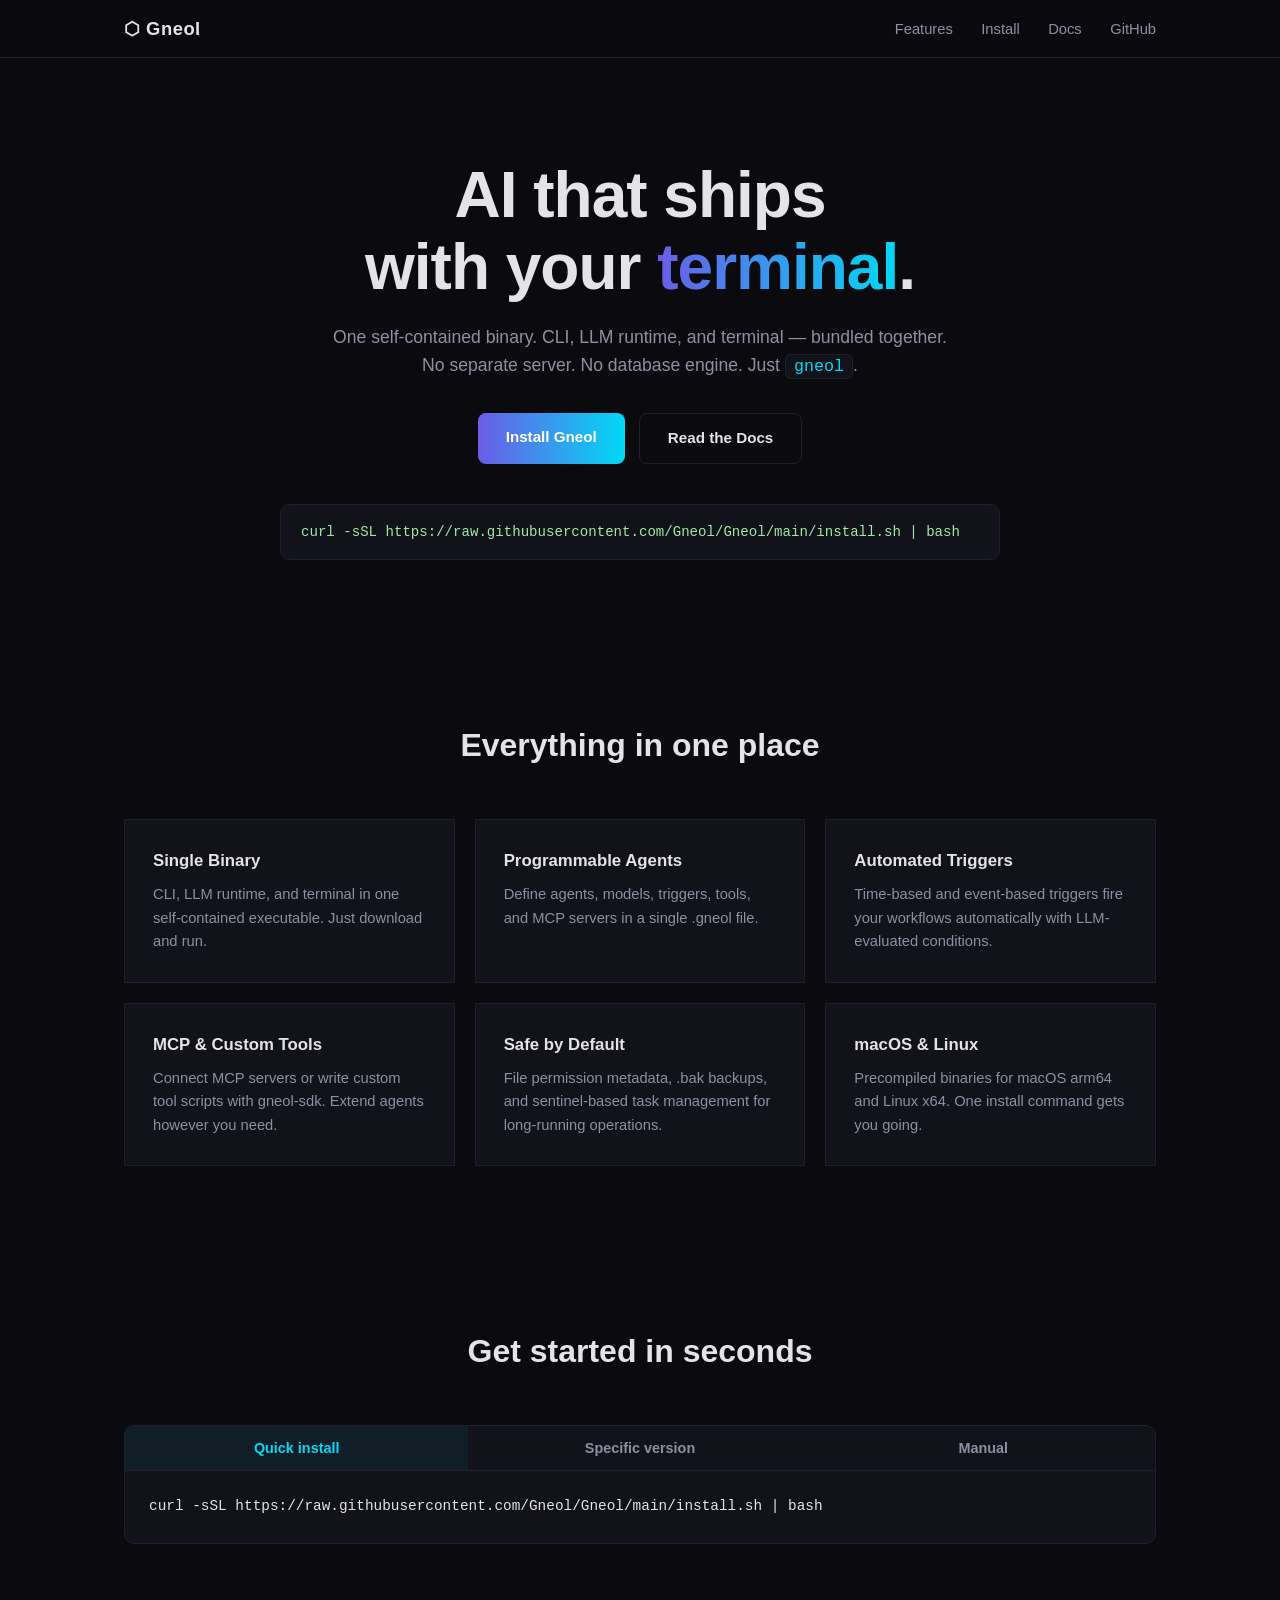
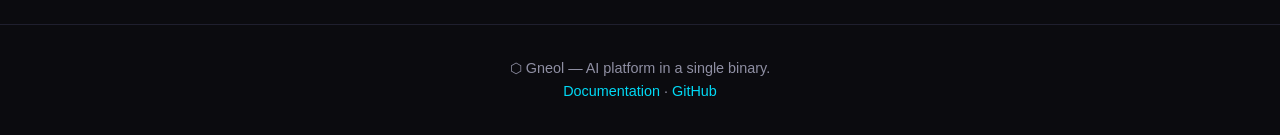
==== index.html @ 16e6756a "Serve landing at repo root; remove landing/ redirect" ====
<!doctype html>
<html lang="en">
  <head>
    <meta charset="UTF-8" />
    <meta name="viewport" content="width=device-width, initial-scale=1.0" />
    <title>Gneol — AI Platform in a Single Binary</title>
    <meta
      name="description"
      content="Gneol is a single self-contained binary that bundles the CLI, LLM runtime, and terminal. No separate server, no database engine. Deploy AI agents from a .gneol file."
    />
    <link rel="stylesheet" href="styles.css" />
  </head>
  <body>
    <nav class="nav">
      <div class="nav-inner">
        <a href="#" class="logo">⬡ Gneol</a>
        <div class="nav-links">
          <a href="#features">Features</a>
          <a href="#install">Install</a>
          <a href="docs/">Docs</a>
          <a
            href="https://github.com/Gneol/Gneol"
            target="_blank"
            rel="noopener"
            >GitHub</a
          >
        </div>
      </div>
    </nav>

    <header class="hero">
      <div class="hero-inner">
        <h1 class="hero-title">
          AI that ships<br />with your <span class="gradient">terminal</span>.
        </h1>
        <p class="hero-sub">
          One self-contained binary. CLI, LLM runtime, and terminal — bundled
          together.<br />
          No separate server. No database engine. Just <code>gneol</code>.
        </p>
        <div class="hero-cta">
          <a href="#install" class="btn btn-primary">Install Gneol</a>
          <a href="docs/" class="btn btn-ghost">Read the Docs</a>
        </div>
        <pre class="hero-code"><code>curl -sSL https://raw.githubusercontent.com/Gneol/Gneol/main/install.sh | bash</code></pre>
      </div>
    </header>

    <section id="features" class="features">
      <div class="section-inner">
        <h2 class="section-title">Everything in one place</h2>
        <div class="feature-grid">
          <div class="feature-card">
            <h3>Single Binary</h3>
            <p>
              CLI, LLM runtime, and terminal in one self-contained executable.
              Just download and run.
            </p>
          </div>
          <div class="feature-card">
            <h3>Programmable Agents</h3>
            <p>
              Define agents, models, triggers, tools, and MCP servers in a
              single .gneol file.
            </p>
          </div>
          <div class="feature-card">
            <h3>Automated Triggers</h3>
            <p>
              Time-based and event-based triggers fire your workflows
              automatically with LLM-evaluated conditions.
            </p>
          </div>
          <div class="feature-card">
            <h3>MCP &amp; Custom Tools</h3>
            <p>
              Connect MCP servers or write custom tool scripts with gneol-sdk.
              Extend agents however you need.
            </p>
          </div>
          <div class="feature-card">
            <h3>Safe by Default</h3>
            <p>
              File permission metadata, .bak backups, and sentinel-based task
              management for long-running operations.
            </p>
          </div>
          <div class="feature-card">
            <h3>macOS &amp; Linux</h3>
            <p>
              Precompiled binaries for macOS arm64 and Linux x64. One install
              command gets you going.
            </p>
          </div>
        </div>
      </div>
    </section>

    <section id="install" class="install">
      <div class="section-inner">
        <h2 class="section-title">Get started in seconds</h2>
        <div class="install-block">
          <div class="install-tabs">
            <button class="tab active" data-tab="quick">Quick install</button>
            <button class="tab" data-tab="version">Specific version</button>
            <button class="tab" data-tab="manual">Manual</button>
          </div>
          <div class="install-panel active" id="panel-quick">
            <pre><code>curl -sSL https://raw.githubusercontent.com/Gneol/Gneol/main/install.sh | bash</code></pre>
          </div>
          <div class="install-panel" id="panel-version">
            <pre><code>curl -sSL https://raw.githubusercontent.com/Gneol/Gneol/main/install.sh | bash -s -- --version v0.2.5</code></pre>
          </div>
          <div class="install-panel" id="panel-manual">
            <pre><code># Download from GitHub Releases:
#   https://github.com/Gneol/Gneol/releases
#
# macOS (arm64)   → gneol-darwin-arm64.tar.gz
# Linux (x64)     → gneol-linux-x64.tar.gz</code></pre>
          </div>
        </div>
      </div>
    </section>

    <footer class="footer">
      <div class="section-inner">
        <p>⬡ Gneol — AI platform in a single binary.</p>
        <p class="footer-links">
          <a href="docs/">Documentation</a> ·
          <a
            href="https://github.com/Gneol/Gneol"
            target="_blank"
            rel="noopener"
            >GitHub</a
          >
        </p>
      </div>
    </footer>

    <script src="script.js"></script>
  </body>
</html>
---- styles.css ----
/* Gneol Landing Page */
:root {
  --bg: #0b0b0f;
  --bg-elev: #12121a;
  --border: #1f1f2e;
  --text: #e4e4e7;
  --text-dim: #8f8fa3;
  --accent: #6c5ce7;
  --accent-2: #00d9f5;
  --radius: 10px;
}

* { margin: 0; padding: 0; box-sizing: border-box; }

html { scroll-behavior: smooth; }

body {
  font-family: -apple-system, BlinkMacSystemFont, "Segoe UI", Roboto, "Helvetica Neue", Arial, sans-serif;
  background: var(--bg);
  color: var(--text);
  line-height: 1.6;
}

code, pre {
  font-family: "SF Mono", Menlo, Monaco, Consolas, "Liberation Mono", monospace;
}

.nav {
  position: fixed;
  top: 0;
  left: 0;
  right: 0;
  z-index: 100;
  background: rgba(11, 11, 15, 0.85);
  backdrop-filter: blur(12px);
  border-bottom: 1px solid var(--border);
}

.nav-inner {
  max-width: 1080px;
  margin: 0 auto;
  padding: 14px 24px;
  display: flex;
  align-items: center;
  justify-content: space-between;
}

.logo {
  font-size: 1.15rem;
  font-weight: 700;
  color: var(--text);
  text-decoration: none;
  letter-spacing: 0.5px;
}

.nav-links a {
  color: var(--text-dim);
  text-decoration: none;
  margin-left: 24px;
  font-size: 0.92rem;
  transition: color 0.15s;
}

.nav-links a:hover {
  color: var(--text);
}

.hero {
  padding: 160px 24px 80px;
  text-align: center;
}

.hero-title {
  font-size: clamp(2.4rem, 6vw, 4rem);
  font-weight: 800;
  line-height: 1.12;
  letter-spacing: -1px;
}

.gradient {
  background: linear-gradient(90deg, var(--accent), var(--accent-2));
  -webkit-background-clip: text;
  background-clip: text;
  -webkit-text-fill-color: transparent;
}

.hero-sub {
  margin-top: 20px;
  font-size: 1.1rem;
  color: var(--text-dim);
}

.hero-sub code {
  background: var(--bg-elev);
  border: 1px solid var(--border);
  padding: 2px 8px;
  border-radius: 6px;
  color: var(--accent-2);
  font-size: 0.95em;
}

.hero-cta {
  margin-top: 32px;
  display: flex;
  gap: 14px;
  justify-content: center;
  flex-wrap: wrap;
}

.btn {
  display: inline-block;
  padding: 12px 28px;
  border-radius: 8px;
  font-weight: 600;
  font-size: 0.95rem;
  text-decoration: none;
  transition: transform 0.15s, box-shadow 0.15s;
}

.btn:hover { transform: translateY(-1px); }

.btn-primary {
  background: linear-gradient(90deg, var(--accent), var(--accent-2));
  color: #fff;
}

.btn-ghost {
  border: 1px solid var(--border);
  color: var(--text);
}

.btn-ghost:hover { border-color: var(--accent); }

.hero-code {
  max-width: 720px;
  margin: 40px auto 0;
  background: var(--bg-elev);
  border: 1px solid var(--border);
  border-radius: var(--radius);
  padding: 16px 20px;
  text-align: left;
  overflow-x: auto;
  font-size: 0.88rem;
}

.hero-code code {
  color: #9fe8a8;
}

.section-inner {
  max-width: 1080px;
  margin: 0 auto;
  padding: 80px 24px;
}

.section-title {
  font-size: 2rem;
  font-weight: 700;
  text-align: center;
  margin-bottom: 48px;
}

.feature-grid {
  display: grid;
  grid-template-columns: repeat(auto-fit, minmax(280px, 1fr));
  gap: 20px;
}

.feature-card {
  background: var(--bg-elev);
  border: 1px solid var(--border);
  padding: 28px;
  transition: border-color 0.15s, border-width 0.15s, transform 0.15s;
}

.feature-card:hover {
  border-color: var(--accent-2);
  border-width: 3px;
  padding: 26px;
}


.feature-card h3 {
  font-size: 1.05rem;
  margin-bottom: 8px;
}

.feature-card p {
  color: var(--text-dim);
  font-size: 0.92rem;
}

.install-block {
  background: var(--bg-elev);
  border: 1px solid var(--border);
  border-radius: var(--radius);
  overflow: hidden;
}

.install-tabs {
  display: flex;
  border-bottom: 1px solid var(--border);
}

.tab {
  flex: 1;
  background: transparent;
  border: none;
  color: var(--text-dim);
  font-size: 0.9rem;
  font-weight: 600;
  padding: 14px;
  cursor: pointer;
  transition: color 0.15s, background 0.15s;
}

.tab:hover { color: var(--text); }

.tab.active {
  color: var(--accent-2);
  background: rgba(0, 217, 245, 0.06);
}

.install-panel {
  display: none;
  padding: 24px;
}

.install-panel.active { display: block; }

.install-panel pre {
  overflow-x: auto;
  font-size: 0.9rem;
  color: #e4e4e7;
  white-space: pre-wrap;
  word-break: break-all;
}

.footer {
  border-top: 1px solid var(--border);
  text-align: center;
  color: var(--text-dim);
  font-size: 0.9rem;
}

.footer .section-inner { padding: 32px 24px; }

.footer-links a {
  color: var(--accent-2);
  text-decoration: none;
}

@media (max-width: 640px) {
  .nav-links a { margin-left: 14px; font-size: 0.85rem; }
  .hero { padding-top: 130px; }
  .section-inner { padding: 56px 16px; }
}
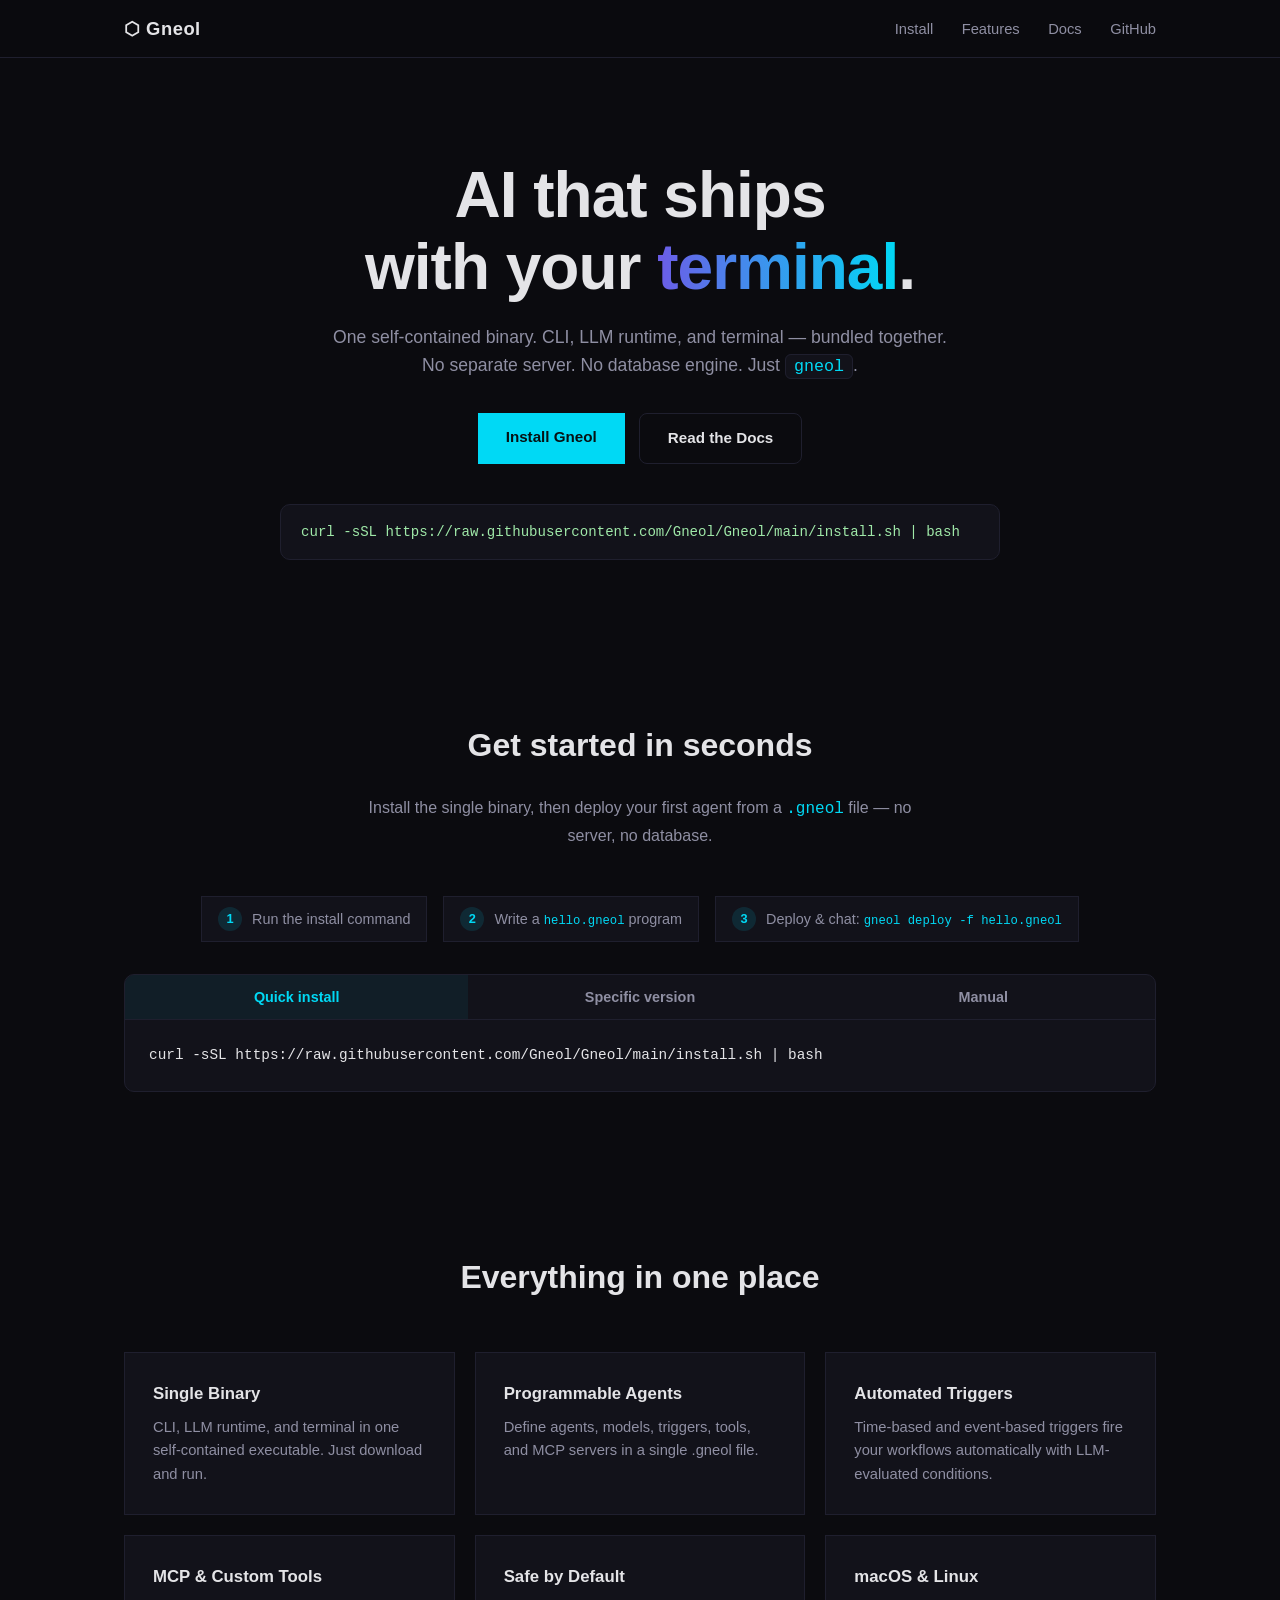
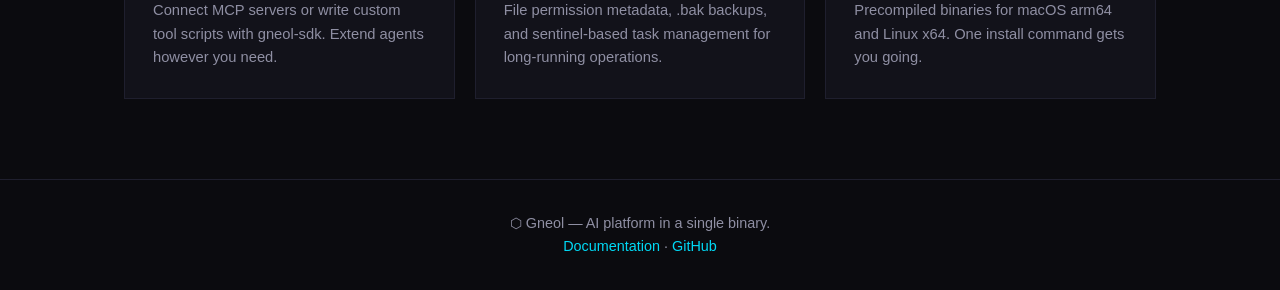
==== commit b42e4d25: "Landing: getting started before features; solid cyan install button with glow; add steps" ====
--- a/index.html
+++ b/index.html
@@ -15,8 +15,8 @@
       <div class="nav-inner">
         <a href="#" class="logo">⬡ Gneol</a>
         <div class="nav-links">
+          <a href="#install">Install</a>
           <a href="#features">Features</a>
-          <a href="#install">Install</a>
           <a href="docs/">Docs</a>
           <a
             href="https://github.com/Gneol/Gneol"
@@ -45,6 +45,52 @@
         <pre class="hero-code"><code>curl -sSL https://raw.githubusercontent.com/Gneol/Gneol/main/install.sh | bash</code></pre>
       </div>
     </header>
+
+    <section id="install" class="install">
+      <div class="section-inner">
+        <h2 class="section-title">Get started in seconds</h2>
+        <p class="section-sub">
+          Install the single binary, then deploy your first agent from a
+          <code>.gneol</code> file — no server, no database.
+        </p>
+        <div class="steps">
+          <div class="step">
+            <span class="step-num">1</span>
+            <p>Run the install command</p>
+          </div>
+          <div class="step">
+            <span class="step-num">2</span>
+            <p>Write a <code>hello.gneol</code> program</p>
+          </div>
+          <div class="step">
+            <span class="step-num">3</span>
+            <p>
+              Deploy &amp; chat: <code>gneol deploy -f hello.gneol</code>
+            </p>
+          </div>
+        </div>
+        <div class="install-block">
+          <div class="install-tabs">
+            <button class="tab active" data-tab="quick">Quick install</button>
+            <button class="tab" data-tab="version">Specific version</button>
+            <button class="tab" data-tab="manual">Manual</button>
+          </div>
+          <div class="install-panel active" id="panel-quick">
+            <pre><code>curl -sSL https://raw.githubusercontent.com/Gneol/Gneol/main/install.sh | bash</code></pre>
+          </div>
+          <div class="install-panel" id="panel-version">
+            <pre><code>curl -sSL https://raw.githubusercontent.com/Gneol/Gneol/main/install.sh | bash -s -- --version v0.2.5</code></pre>
+          </div>
+          <div class="install-panel" id="panel-manual">
+            <pre><code># Download from GitHub Releases:
+#   https://github.com/Gneol/Gneol/releases
+#
+# macOS (arm64)   → gneol-darwin-arm64.tar.gz
+# Linux (x64)     → gneol-linux-x64.tar.gz</code></pre>
+          </div>
+        </div>
+      </div>
+    </section>
 
     <section id="features" class="features">
       <div class="section-inner">
@@ -96,32 +142,6 @@
       </div>
     </section>
 
-    <section id="install" class="install">
-      <div class="section-inner">
-        <h2 class="section-title">Get started in seconds</h2>
-        <div class="install-block">
-          <div class="install-tabs">
-            <button class="tab active" data-tab="quick">Quick install</button>
-            <button class="tab" data-tab="version">Specific version</button>
-            <button class="tab" data-tab="manual">Manual</button>
-          </div>
-          <div class="install-panel active" id="panel-quick">
-            <pre><code>curl -sSL https://raw.githubusercontent.com/Gneol/Gneol/main/install.sh | bash</code></pre>
-          </div>
-          <div class="install-panel" id="panel-version">
-            <pre><code>curl -sSL https://raw.githubusercontent.com/Gneol/Gneol/main/install.sh | bash -s -- --version v0.2.5</code></pre>
-          </div>
-          <div class="install-panel" id="panel-manual">
-            <pre><code># Download from GitHub Releases:
-#   https://github.com/Gneol/Gneol/releases
-#
-# macOS (arm64)   → gneol-darwin-arm64.tar.gz
-# Linux (x64)     → gneol-linux-x64.tar.gz</code></pre>
-          </div>
-        </div>
-      </div>
-    </section>
-
     <footer class="footer">
       <div class="section-inner">
         <p>⬡ Gneol — AI platform in a single binary.</p>
--- a/styles.css
+++ b/styles.css
@@ -120,8 +120,15 @@
 .btn:hover { transform: translateY(-1px); }
 
 .btn-primary {
-  background: linear-gradient(90deg, var(--accent), var(--accent-2));
-  color: #fff;
+  background: var(--accent-2);
+  color: #061214;
+  border-radius: 0;
+}
+
+.btn-primary:hover {
+  transform: none;
+  background: #2be6ff;
+  box-shadow: 0 0 20px rgba(0, 217, 245, 0.35), 0 0 40px rgba(0, 217, 245, 0.15);
 }
 
 .btn-ghost {
@@ -158,6 +165,62 @@
   font-weight: 700;
   text-align: center;
   margin-bottom: 48px;
+}
+
+.section-sub {
+  text-align: center;
+  color: var(--text-dim);
+  max-width: 560px;
+  margin: -24px auto 48px;
+  font-size: 1rem;
+}
+
+.section-sub code {
+  color: var(--accent-2);
+}
+
+.steps {
+  display: flex;
+  gap: 16px;
+  justify-content: center;
+  flex-wrap: wrap;
+  margin-bottom: 32px;
+}
+
+.step {
+  display: flex;
+  align-items: center;
+  gap: 10px;
+  background: var(--bg-elev);
+  border: 1px solid var(--border);
+  padding: 10px 16px;
+  font-size: 0.9rem;
+  color: var(--text-dim);
+  transition: border-color 0.15s, box-shadow 0.15s;
+}
+
+.step:hover {
+  border-color: var(--accent-2);
+  box-shadow: 0 0 16px rgba(0, 217, 245, 0.15);
+}
+
+.step-num {
+  display: inline-flex;
+  align-items: center;
+  justify-content: center;
+  width: 24px;
+  height: 24px;
+  border-radius: 50%;
+  background: rgba(0, 217, 245, 0.12);
+  color: var(--accent-2);
+  font-weight: 700;
+  font-size: 0.8rem;
+  flex-shrink: 0;
+}
+
+.step code {
+  color: var(--accent-2);
+  font-size: 0.85em;
 }
 
 .feature-grid {
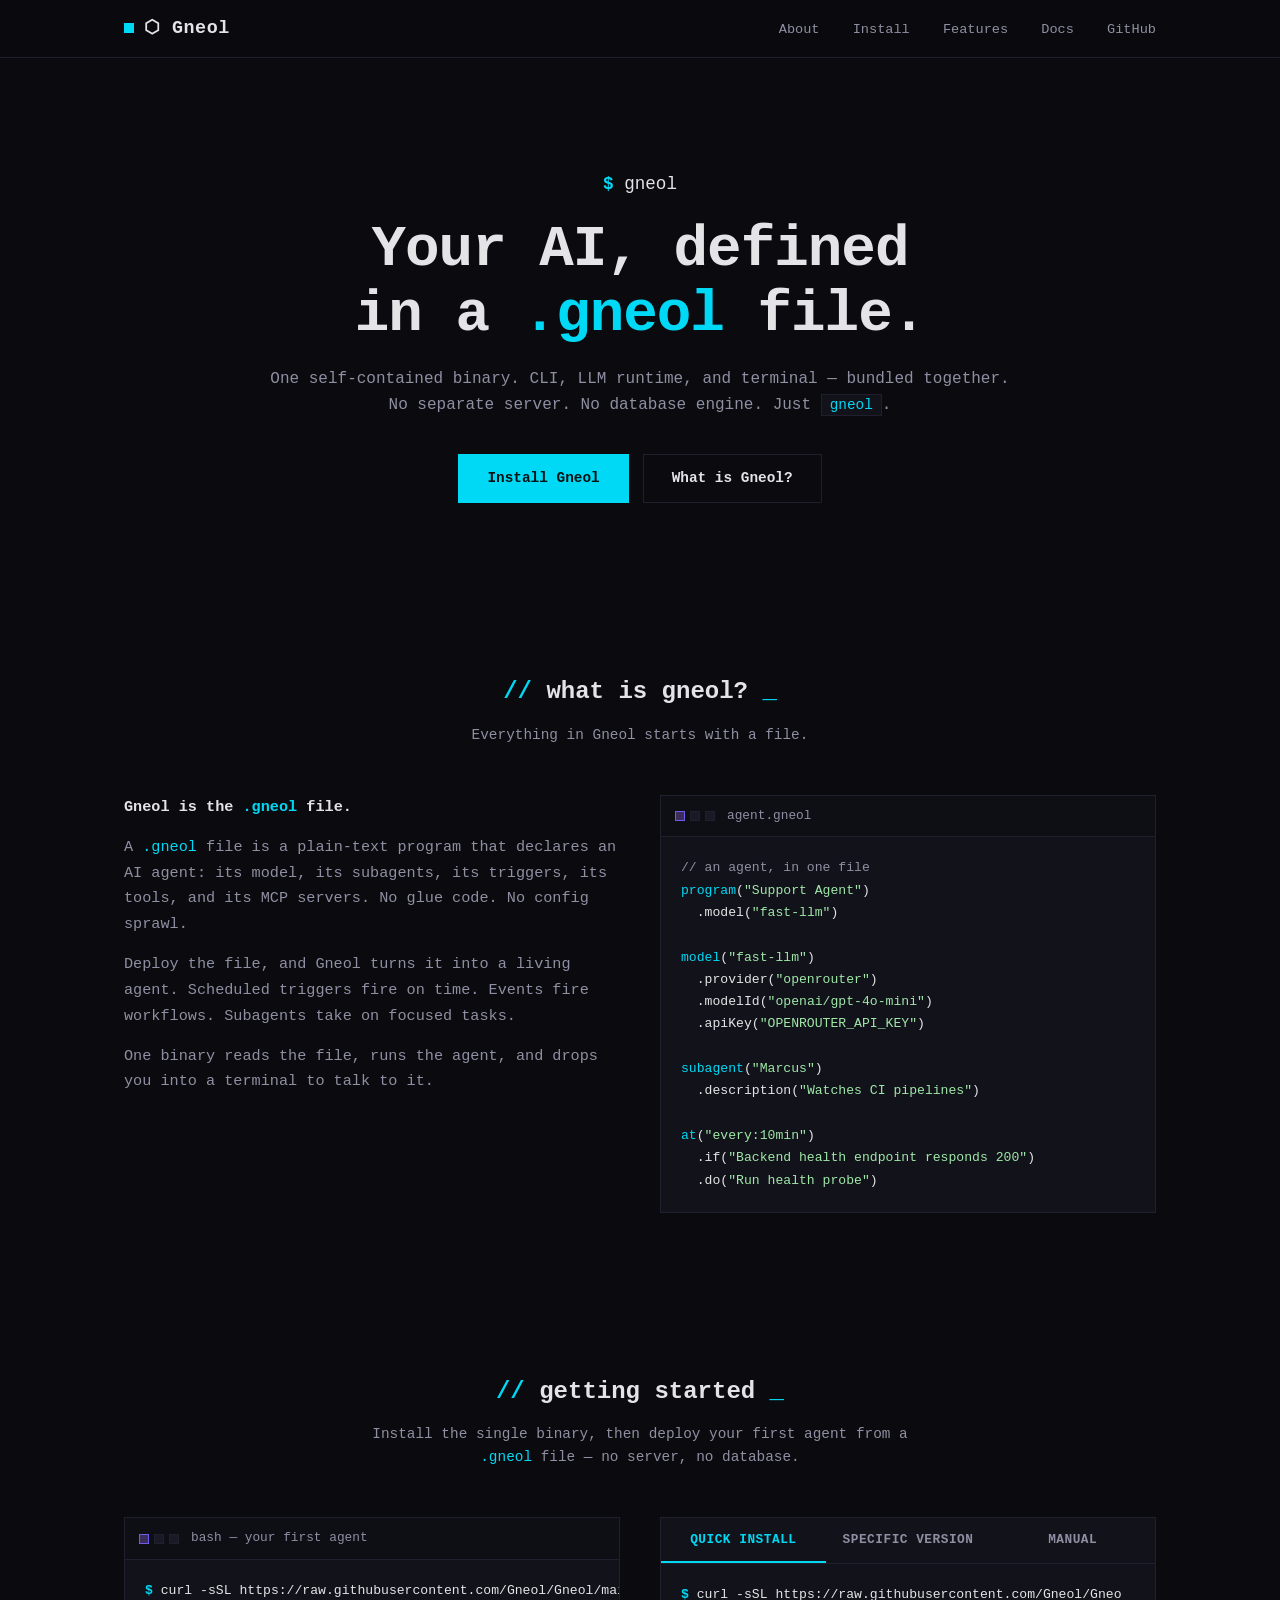
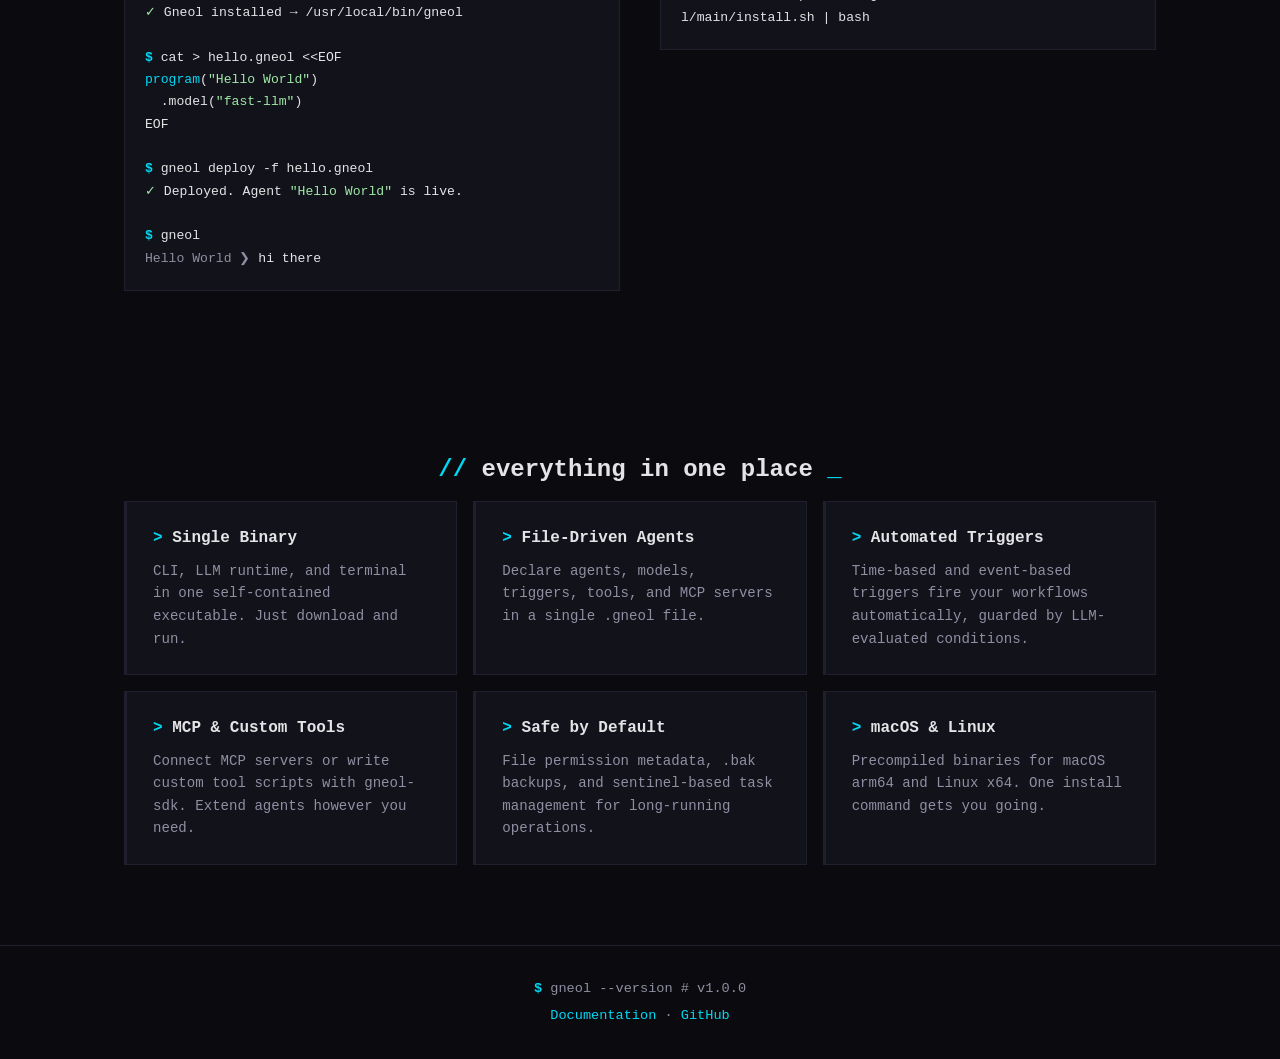
==== commit a4369cbb: "Landing redesign: console aesthetic, .gneol file focus, terminal windows, no border radius" ====
--- a/index.html
+++ b/index.html
@@ -6,7 +6,7 @@
     <title>Gneol — AI Platform in a Single Binary</title>
     <meta
       name="description"
-      content="Gneol is a single self-contained binary that bundles the CLI, LLM runtime, and terminal. No separate server, no database engine. Deploy AI agents from a .gneol file."
+      content="Gneol is a single self-contained binary that turns a .gneol file into a living AI agent. CLI, LLM runtime, and terminal bundled together. No server, no database."
     />
     <link rel="stylesheet" href="styles.css" />
   </head>
@@ -15,6 +15,7 @@
       <div class="nav-inner">
         <a href="#" class="logo">⬡ Gneol</a>
         <div class="nav-links">
+          <a href="#about">About</a>
           <a href="#install">Install</a>
           <a href="#features">Features</a>
           <a href="docs/">Docs</a>
@@ -30,8 +31,11 @@
 
     <header class="hero">
       <div class="hero-inner">
+        <p class="hero-prompt">
+          <span class="t-prompt">$</span> <span class="hero-cmd">gneol</span>
+        </p>
         <h1 class="hero-title">
-          AI that ships<br />with your <span class="gradient">terminal</span>.
+          Your AI, defined<br />in a <span class="gradient">.gneol</span> file.
         </h1>
         <p class="hero-sub">
           One self-contained binary. CLI, LLM runtime, and terminal — bundled
@@ -40,53 +44,110 @@
         </p>
         <div class="hero-cta">
           <a href="#install" class="btn btn-primary">Install Gneol</a>
-          <a href="docs/" class="btn btn-ghost">Read the Docs</a>
-        </div>
-        <pre class="hero-code"><code>curl -sSL https://raw.githubusercontent.com/Gneol/Gneol/main/install.sh | bash</code></pre>
+          <a href="#about" class="btn btn-ghost">What is Gneol?</a>
+        </div>
       </div>
     </header>
 
+    <section id="about" class="about">
+      <div class="section-inner">
+        <h2 class="section-title">what is gneol?</h2>
+        <p class="section-sub">Everything in Gneol starts with a file.</p>
+        <div class="about-grid">
+          <div class="about-text">
+            <p><strong>Gneol is the <code>.gneol</code> file.</strong></p>
+            <p>
+              A <code>.gneol</code> file is a plain-text program that declares
+              an AI agent: its model, its subagents, its triggers, its tools,
+              and its MCP servers. No glue code. No config sprawl.
+            </p>
+            <p>
+              Deploy the file, and Gneol turns it into a living agent.
+              Scheduled triggers fire on time. Events fire workflows. Subagents
+              take on focused tasks.
+            </p>
+            <p>
+              One binary reads the file, runs the agent, and drops you into a
+              terminal to talk to it.
+            </p>
+          </div>
+          <div class="terminal">
+            <div class="terminal-bar">
+              <span class="terminal-dots"
+                ><span></span><span></span><span></span></span
+              >
+              <span class="terminal-title">agent.gneol</span>
+            </div>
+            <pre class="terminal-body"><code><span class="t-dim">// an agent, in one file</span>
+<span class="t-key">program</span>(<span class="t-str">"Support Agent"</span>)
+  .model(<span class="t-str">"fast-llm"</span>)
+
+<span class="t-key">model</span>(<span class="t-str">"fast-llm"</span>)
+  .provider(<span class="t-str">"openrouter"</span>)
+  .modelId(<span class="t-str">"openai/gpt-4o-mini"</span>)
+  .apiKey(<span class="t-str">"OPENROUTER_API_KEY"</span>)
+
+<span class="t-key">subagent</span>(<span class="t-str">"Marcus"</span>)
+  .description(<span class="t-str">"Watches CI pipelines"</span>)
+
+<span class="t-key">at</span>(<span class="t-str">"every:10min"</span>)
+  .if(<span class="t-str">"Backend health endpoint responds 200"</span>)
+  .do(<span class="t-str">"Run health probe"</span>)</code></pre>
+          </div>
+        </div>
+      </div>
+    </section>
+
     <section id="install" class="install">
       <div class="section-inner">
-        <h2 class="section-title">Get started in seconds</h2>
+        <h2 class="section-title">getting started</h2>
         <p class="section-sub">
           Install the single binary, then deploy your first agent from a
           <code>.gneol</code> file — no server, no database.
         </p>
-        <div class="steps">
-          <div class="step">
-            <span class="step-num">1</span>
-            <p>Run the install command</p>
-          </div>
-          <div class="step">
-            <span class="step-num">2</span>
-            <p>Write a <code>hello.gneol</code> program</p>
-          </div>
-          <div class="step">
-            <span class="step-num">3</span>
-            <p>
-              Deploy &amp; chat: <code>gneol deploy -f hello.gneol</code>
-            </p>
-          </div>
-        </div>
-        <div class="install-block">
-          <div class="install-tabs">
-            <button class="tab active" data-tab="quick">Quick install</button>
-            <button class="tab" data-tab="version">Specific version</button>
-            <button class="tab" data-tab="manual">Manual</button>
-          </div>
-          <div class="install-panel active" id="panel-quick">
-            <pre><code>curl -sSL https://raw.githubusercontent.com/Gneol/Gneol/main/install.sh | bash</code></pre>
-          </div>
-          <div class="install-panel" id="panel-version">
-            <pre><code>curl -sSL https://raw.githubusercontent.com/Gneol/Gneol/main/install.sh | bash -s -- --version v0.2.5</code></pre>
-          </div>
-          <div class="install-panel" id="panel-manual">
-            <pre><code># Download from GitHub Releases:
-#   https://github.com/Gneol/Gneol/releases
+        <div class="install-grid">
+          <div class="terminal">
+            <div class="terminal-bar">
+              <span class="terminal-dots"
+                ><span></span><span></span><span></span></span
+              >
+              <span class="terminal-title">bash — your first agent</span>
+            </div>
+            <pre class="terminal-body"><code><span class="t-prompt">$</span> curl -sSL https://raw.githubusercontent.com/Gneol/Gneol/main/install.sh | bash
+<span class="t-ok">✓</span> Gneol installed → /usr/local/bin/gneol
+
+<span class="t-prompt">$</span> cat &gt; hello.gneol &lt;&lt;EOF
+<span class="t-key">program</span>(<span class="t-str">"Hello World"</span>)
+  .model(<span class="t-str">"fast-llm"</span>)
+EOF
+
+<span class="t-prompt">$</span> gneol deploy -f hello.gneol
+<span class="t-ok">✓</span> Deployed. Agent <span class="t-str">"Hello World"</span> is live.
+
+<span class="t-prompt">$</span> gneol
+<span class="t-dim">Hello World ❯</span> hi there</code></pre>
+          </div>
+          <div class="install-block">
+            <div class="install-tabs">
+              <button class="tab active" data-tab="quick">
+                Quick install
+              </button>
+              <button class="tab" data-tab="version">Specific version</button>
+              <button class="tab" data-tab="manual">Manual</button>
+            </div>
+            <div class="install-panel active" id="panel-quick">
+              <pre><code><span class="t-prompt">$</span> curl -sSL https://raw.githubusercontent.com/Gneol/Gneol/main/install.sh | bash</code></pre>
+            </div>
+            <div class="install-panel" id="panel-version">
+              <pre><code><span class="t-prompt">$</span> curl -sSL https://raw.githubusercontent.com/Gneol/Gneol/main/install.sh | bash -s -- --version v0.2.5</code></pre>
+            </div>
+            <div class="install-panel" id="panel-manual">
+              <pre><code><span class="t-dim"># Download from GitHub Releases:</span>
+<span class="t-dim">#   https://github.com/Gneol/Gneol/releases</span>
 #
-# macOS (arm64)   → gneol-darwin-arm64.tar.gz
-# Linux (x64)     → gneol-linux-x64.tar.gz</code></pre>
+<span class="t-dim"># macOS (arm64) → gneol-darwin-arm64.tar.gz</span>
+<span class="t-dim"># Linux (x64)   → gneol-linux-x64.tar.gz</span></code></pre>
+            </div>
           </div>
         </div>
       </div>
@@ -94,7 +155,7 @@
 
     <section id="features" class="features">
       <div class="section-inner">
-        <h2 class="section-title">Everything in one place</h2>
+        <h2 class="section-title">everything in one place</h2>
         <div class="feature-grid">
           <div class="feature-card">
             <h3>Single Binary</h3>
@@ -104,9 +165,9 @@
             </p>
           </div>
           <div class="feature-card">
-            <h3>Programmable Agents</h3>
-            <p>
-              Define agents, models, triggers, tools, and MCP servers in a
+            <h3>File-Driven Agents</h3>
+            <p>
+              Declare agents, models, triggers, tools, and MCP servers in a
               single .gneol file.
             </p>
           </div>
@@ -114,7 +175,7 @@
             <h3>Automated Triggers</h3>
             <p>
               Time-based and event-based triggers fire your workflows
-              automatically with LLM-evaluated conditions.
+              automatically, guarded by LLM-evaluated conditions.
             </p>
           </div>
           <div class="feature-card">
@@ -144,7 +205,10 @@
 
     <footer class="footer">
       <div class="section-inner">
-        <p>⬡ Gneol — AI platform in a single binary.</p>
+        <p>
+          <span class="t-prompt">$</span> gneol --version
+          <span class="t-dim"># v1.0.0</span>
+        </p>
         <p class="footer-links">
           <a href="docs/">Documentation</a> ·
           <a
--- a/styles.css
+++ b/styles.css
@@ -1,4 +1,5 @@
-/* Gneol Landing Page */
+/* Gneol Landing Page — console aesthetic */
+
 :root {
   --bg: #0b0b0f;
   --bg-elev: #12121a;
@@ -7,31 +8,57 @@
   --text-dim: #8f8fa3;
   --accent: #6c5ce7;
   --accent-2: #00d9f5;
-  --radius: 10px;
-}
-
-* { margin: 0; padding: 0; box-sizing: border-box; }
-
-html { scroll-behavior: smooth; }
+}
+
+* {
+  margin: 0;
+  padding: 0;
+  box-sizing: border-box;
+}
+
+html {
+  scroll-behavior: smooth;
+}
 
 body {
-  font-family: -apple-system, BlinkMacSystemFont, "Segoe UI", Roboto, "Helvetica Neue", Arial, sans-serif;
+  font-family: "SF Mono", Menlo, Monaco, Consolas, "Liberation Mono", monospace;
   background: var(--bg);
   color: var(--text);
   line-height: 1.6;
-}
-
-code, pre {
+  font-size: 0.95rem;
+}
+
+code,
+pre {
   font-family: "SF Mono", Menlo, Monaco, Consolas, "Liberation Mono", monospace;
 }
 
+/* --- syntax colors --- */
+.t-prompt {
+  color: var(--accent-2);
+  font-weight: 700;
+}
+.t-key {
+  color: var(--accent-2);
+}
+.t-str {
+  color: #9fe8a8;
+}
+.t-dim {
+  color: var(--text-dim);
+}
+.t-ok {
+  color: #9fe8a8;
+}
+
+/* --- nav --- */
 .nav {
   position: fixed;
   top: 0;
   left: 0;
   right: 0;
   z-index: 100;
-  background: rgba(11, 11, 15, 0.85);
+  background: rgba(11, 11, 15, 0.9);
   backdrop-filter: blur(12px);
   border-bottom: 1px solid var(--border);
 }
@@ -53,40 +80,71 @@
   letter-spacing: 0.5px;
 }
 
+.logo::before {
+  content: "";
+  display: inline-block;
+  width: 10px;
+  height: 10px;
+  background: var(--accent-2);
+  margin-right: 10px;
+  animation: blink 1.2s steps(1) infinite;
+}
+
+@keyframes blink {
+  50% {
+    opacity: 0;
+  }
+}
+
 .nav-links a {
   color: var(--text-dim);
   text-decoration: none;
   margin-left: 24px;
-  font-size: 0.92rem;
+  font-size: 0.85rem;
   transition: color 0.15s;
 }
 
 .nav-links a:hover {
-  color: var(--text);
-}
-
+  color: var(--accent-2);
+}
+
+/* --- hero --- */
 .hero {
-  padding: 160px 24px 80px;
+  padding: 170px 24px 90px;
   text-align: center;
 }
 
+.hero-prompt {
+  font-size: 1.1rem;
+  color: var(--text-dim);
+  margin-bottom: 20px;
+}
+
+.hero-cmd {
+  color: var(--text);
+  animation: cursor 1.1s steps(1) infinite;
+}
+
+@keyframes cursor {
+  50% {
+    opacity: 0;
+  }
+}
+
 .hero-title {
-  font-size: clamp(2.4rem, 6vw, 4rem);
+  font-size: clamp(2.4rem, 6vw, 3.6rem);
   font-weight: 800;
   line-height: 1.12;
   letter-spacing: -1px;
 }
 
 .gradient {
-  background: linear-gradient(90deg, var(--accent), var(--accent-2));
-  -webkit-background-clip: text;
-  background-clip: text;
-  -webkit-text-fill-color: transparent;
+  color: var(--accent-2);
 }
 
 .hero-sub {
   margin-top: 20px;
-  font-size: 1.1rem;
+  font-size: 1rem;
   color: var(--text-dim);
 }
 
@@ -94,39 +152,38 @@
   background: var(--bg-elev);
   border: 1px solid var(--border);
   padding: 2px 8px;
-  border-radius: 6px;
-  color: var(--accent-2);
-  font-size: 0.95em;
+  color: var(--accent-2);
+  font-size: 0.9em;
 }
 
 .hero-cta {
-  margin-top: 32px;
+  margin-top: 36px;
   display: flex;
   gap: 14px;
   justify-content: center;
   flex-wrap: wrap;
 }
 
+/* --- buttons --- */
 .btn {
   display: inline-block;
   padding: 12px 28px;
-  border-radius: 8px;
-  font-weight: 600;
-  font-size: 0.95rem;
+  font-family: inherit;
+  font-weight: 700;
+  font-size: 0.9rem;
   text-decoration: none;
-  transition: transform 0.15s, box-shadow 0.15s;
-}
-
-.btn:hover { transform: translateY(-1px); }
+  border: 1px solid transparent;
+  transition: box-shadow 0.15s, border-color 0.15s, background 0.15s;
+}
 
 .btn-primary {
   background: var(--accent-2);
   color: #061214;
   border-radius: 0;
+  box-shadow: 0 0 0 rgba(0, 217, 245, 0);
 }
 
 .btn-primary:hover {
-  transform: none;
   background: #2be6ff;
   box-shadow: 0 0 20px rgba(0, 217, 245, 0.35), 0 0 40px rgba(0, 217, 245, 0.15);
 }
@@ -134,26 +191,15 @@
 .btn-ghost {
   border: 1px solid var(--border);
   color: var(--text);
-}
-
-.btn-ghost:hover { border-color: var(--accent); }
-
-.hero-code {
-  max-width: 720px;
-  margin: 40px auto 0;
-  background: var(--bg-elev);
-  border: 1px solid var(--border);
-  border-radius: var(--radius);
-  padding: 16px 20px;
-  text-align: left;
-  overflow-x: auto;
-  font-size: 0.88rem;
-}
-
-.hero-code code {
-  color: #9fe8a8;
-}
-
+  border-radius: 0;
+}
+
+.btn-ghost:hover {
+  border-color: var(--accent-2);
+  box-shadow: 0 0 16px rgba(0, 217, 245, 0.15);
+}
+
+/* --- sections --- */
 .section-inner {
   max-width: 1080px;
   margin: 0 auto;
@@ -161,102 +207,119 @@
 }
 
 .section-title {
-  font-size: 2rem;
+  font-size: 1.5rem;
   font-weight: 700;
   text-align: center;
-  margin-bottom: 48px;
+  margin-bottom: 12px;
+}
+
+.section-title::before {
+  content: "// ";
+  color: var(--accent-2);
+}
+
+.section-title::after {
+  content: " _";
+  color: var(--accent-2);
+  animation: cursor 1.1s steps(1) infinite;
 }
 
 .section-sub {
   text-align: center;
   color: var(--text-dim);
   max-width: 560px;
-  margin: -24px auto 48px;
-  font-size: 1rem;
+  margin: 0 auto 48px;
+  font-size: 0.9rem;
 }
 
 .section-sub code {
   color: var(--accent-2);
 }
 
-.steps {
-  display: flex;
-  gap: 16px;
-  justify-content: center;
-  flex-wrap: wrap;
-  margin-bottom: 32px;
-}
-
-.step {
+/* --- about --- */
+.about-grid {
+  display: grid;
+  grid-template-columns: 1fr 1fr;
+  gap: 40px;
+  align-items: start;
+}
+
+.about-text p {
+  color: var(--text-dim);
+  margin-bottom: 14px;
+  font-size: 0.95rem;
+  line-height: 1.7;
+}
+
+.about-text p strong {
+  color: var(--text);
+}
+
+.about-text code {
+  color: var(--accent-2);
+}
+
+/* --- terminals --- */
+.terminal {
+  background: var(--bg-elev);
+  border: 1px solid var(--border);
+  overflow: hidden;
+}
+
+.terminal-bar {
   display: flex;
   align-items: center;
-  gap: 10px;
-  background: var(--bg-elev);
-  border: 1px solid var(--border);
-  padding: 10px 16px;
-  font-size: 0.9rem;
-  color: var(--text-dim);
-  transition: border-color 0.15s, box-shadow 0.15s;
-}
-
-.step:hover {
-  border-color: var(--accent-2);
-  box-shadow: 0 0 16px rgba(0, 217, 245, 0.15);
-}
-
-.step-num {
-  display: inline-flex;
-  align-items: center;
-  justify-content: center;
-  width: 24px;
-  height: 24px;
-  border-radius: 50%;
-  background: rgba(0, 217, 245, 0.12);
-  color: var(--accent-2);
-  font-weight: 700;
+  gap: 12px;
+  padding: 10px 14px;
+  border-bottom: 1px solid var(--border);
+  background: #0e0e15;
+}
+
+.terminal-dots {
+  display: flex;
+  gap: 5px;
+}
+
+.terminal-dots span {
+  width: 10px;
+  height: 10px;
+  border: 1px solid var(--border);
+  background: #1a1a26;
+}
+
+.terminal-dots span:first-child {
+  background: #3a2d5c;
+  border-color: var(--accent);
+}
+
+.terminal-title {
   font-size: 0.8rem;
-  flex-shrink: 0;
-}
-
-.step code {
-  color: var(--accent-2);
-  font-size: 0.85em;
-}
-
-.feature-grid {
+  color: var(--text-dim);
+}
+
+.terminal-body {
+  padding: 20px;
+  font-size: 0.82rem;
+  line-height: 1.7;
+  overflow-x: auto;
+  white-space: pre;
+}
+
+.terminal-body code {
+  color: var(--text);
+}
+
+/* --- install --- */
+.install-grid {
   display: grid;
-  grid-template-columns: repeat(auto-fit, minmax(280px, 1fr));
-  gap: 20px;
-}
-
-.feature-card {
-  background: var(--bg-elev);
-  border: 1px solid var(--border);
-  padding: 28px;
-  transition: border-color 0.15s, border-width 0.15s, transform 0.15s;
-}
-
-.feature-card:hover {
-  border-color: var(--accent-2);
-  border-width: 3px;
-  padding: 26px;
-}
-
-
-.feature-card h3 {
-  font-size: 1.05rem;
-  margin-bottom: 8px;
-}
-
-.feature-card p {
-  color: var(--text-dim);
-  font-size: 0.92rem;
+  grid-template-columns: 1fr 1fr;
+  gap: 40px;
+  align-items: start;
 }
 
 .install-block {
   background: var(--bg-elev);
   border: 1px solid var(--border);
-  border-radius: var(--radius);
   overflow: hidden;
 }
 
@@ -270,51 +333,120 @@
   background: transparent;
   border: none;
   color: var(--text-dim);
-  font-size: 0.9rem;
-  font-weight: 600;
+  font-family: inherit;
+  font-size: 0.8rem;
+  font-weight: 700;
   padding: 14px;
   cursor: pointer;
   transition: color 0.15s, background 0.15s;
-}
-
-.tab:hover { color: var(--text); }
+  border-bottom: 2px solid transparent;
+  text-transform: uppercase;
+  letter-spacing: 0.5px;
+}
+
+.tab:hover {
+  color: var(--text);
+}
 
 .tab.active {
   color: var(--accent-2);
-  background: rgba(0, 217, 245, 0.06);
+  border-bottom-color: var(--accent-2);
 }
 
 .install-panel {
   display: none;
-  padding: 24px;
-}
-
-.install-panel.active { display: block; }
+  padding: 20px;
+}
+
+.install-panel.active {
+  display: block;
+}
 
 .install-panel pre {
   overflow-x: auto;
-  font-size: 0.9rem;
-  color: #e4e4e7;
+  font-size: 0.82rem;
+  color: var(--text);
   white-space: pre-wrap;
   word-break: break-all;
-}
-
+  line-height: 1.7;
+}
+
+/* --- features --- */
+.feature-grid {
+  display: grid;
+  grid-template-columns: repeat(auto-fit, minmax(280px, 1fr));
+  gap: 16px;
+}
+
+.feature-card {
+  background: var(--bg-elev);
+  border: 1px solid var(--border);
+  padding: 24px 26px;
+  border-left: 3px solid var(--border);
+  transition: border-color 0.15s, box-shadow 0.15s;
+}
+
+.feature-card:hover {
+  border-color: var(--border);
+  border-left-color: var(--accent-2);
+  box-shadow: 0 0 20px rgba(0, 217, 245, 0.1);
+}
+
+.feature-card h3 {
+  font-size: 1rem;
+  margin-bottom: 8px;
+  color: var(--text);
+}
+
+.feature-card h3::before {
+  content: "> ";
+  color: var(--accent-2);
+}
+
+.feature-card p {
+  color: var(--text-dim);
+  font-size: 0.88rem;
+  line-height: 1.6;
+}
+
+/* --- footer --- */
 .footer {
   border-top: 1px solid var(--border);
   text-align: center;
   color: var(--text-dim);
-  font-size: 0.9rem;
-}
-
-.footer .section-inner { padding: 32px 24px; }
+  font-size: 0.85rem;
+}
+
+.footer .section-inner {
+  padding: 32px 24px;
+}
+
+.footer-links {
+  margin-top: 6px;
+}
 
 .footer-links a {
   color: var(--accent-2);
   text-decoration: none;
 }
 
-@media (max-width: 640px) {
-  .nav-links a { margin-left: 14px; font-size: 0.85rem; }
-  .hero { padding-top: 130px; }
-  .section-inner { padding: 56px 16px; }
-}
+/* --- responsive --- */
+@media (max-width: 800px) {
+  .about-grid,
+  .install-grid {
+    grid-template-columns: 1fr;
+  }
+
+  .nav-links a {
+    margin-left: 14px;
+    font-size: 0.8rem;
+  }
+
+  .hero {
+    padding-top: 140px;
+  }
+
+  .section-inner {
+    padding: 56px 16px;
+  }
+}
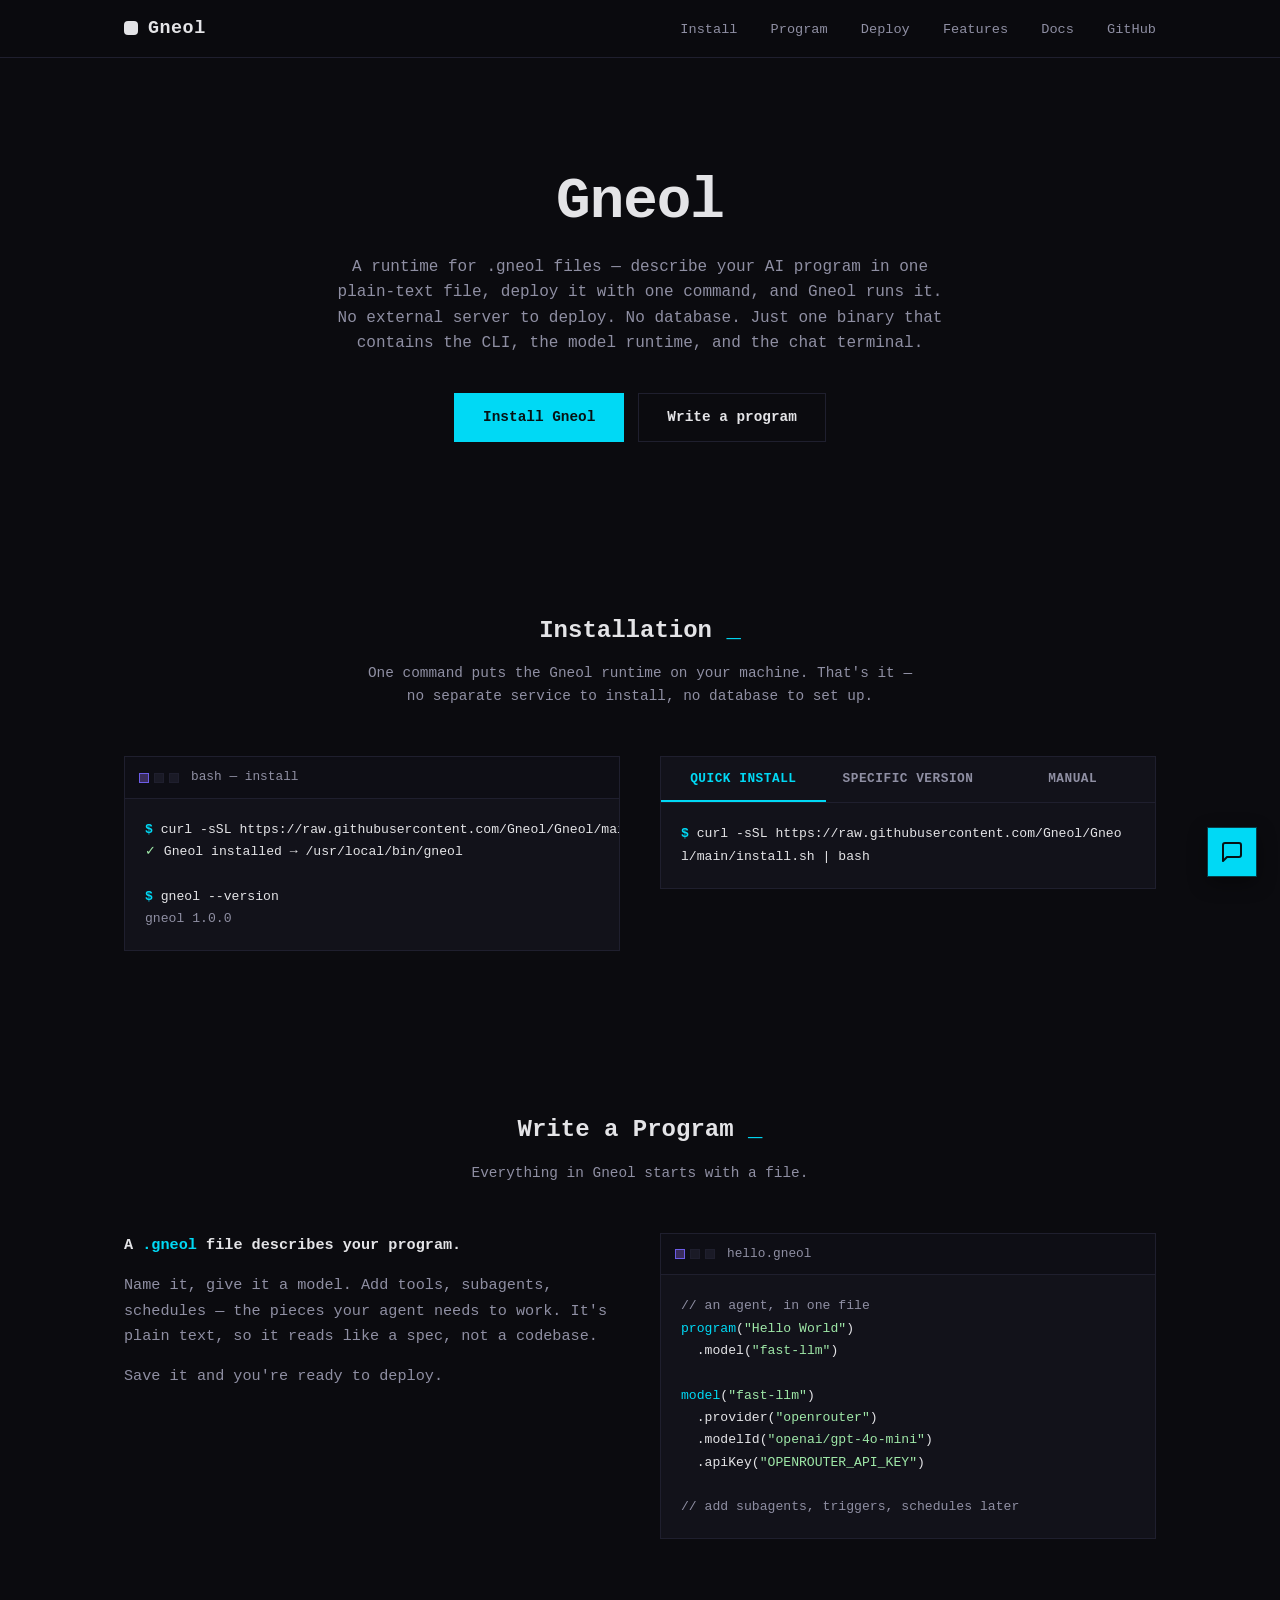
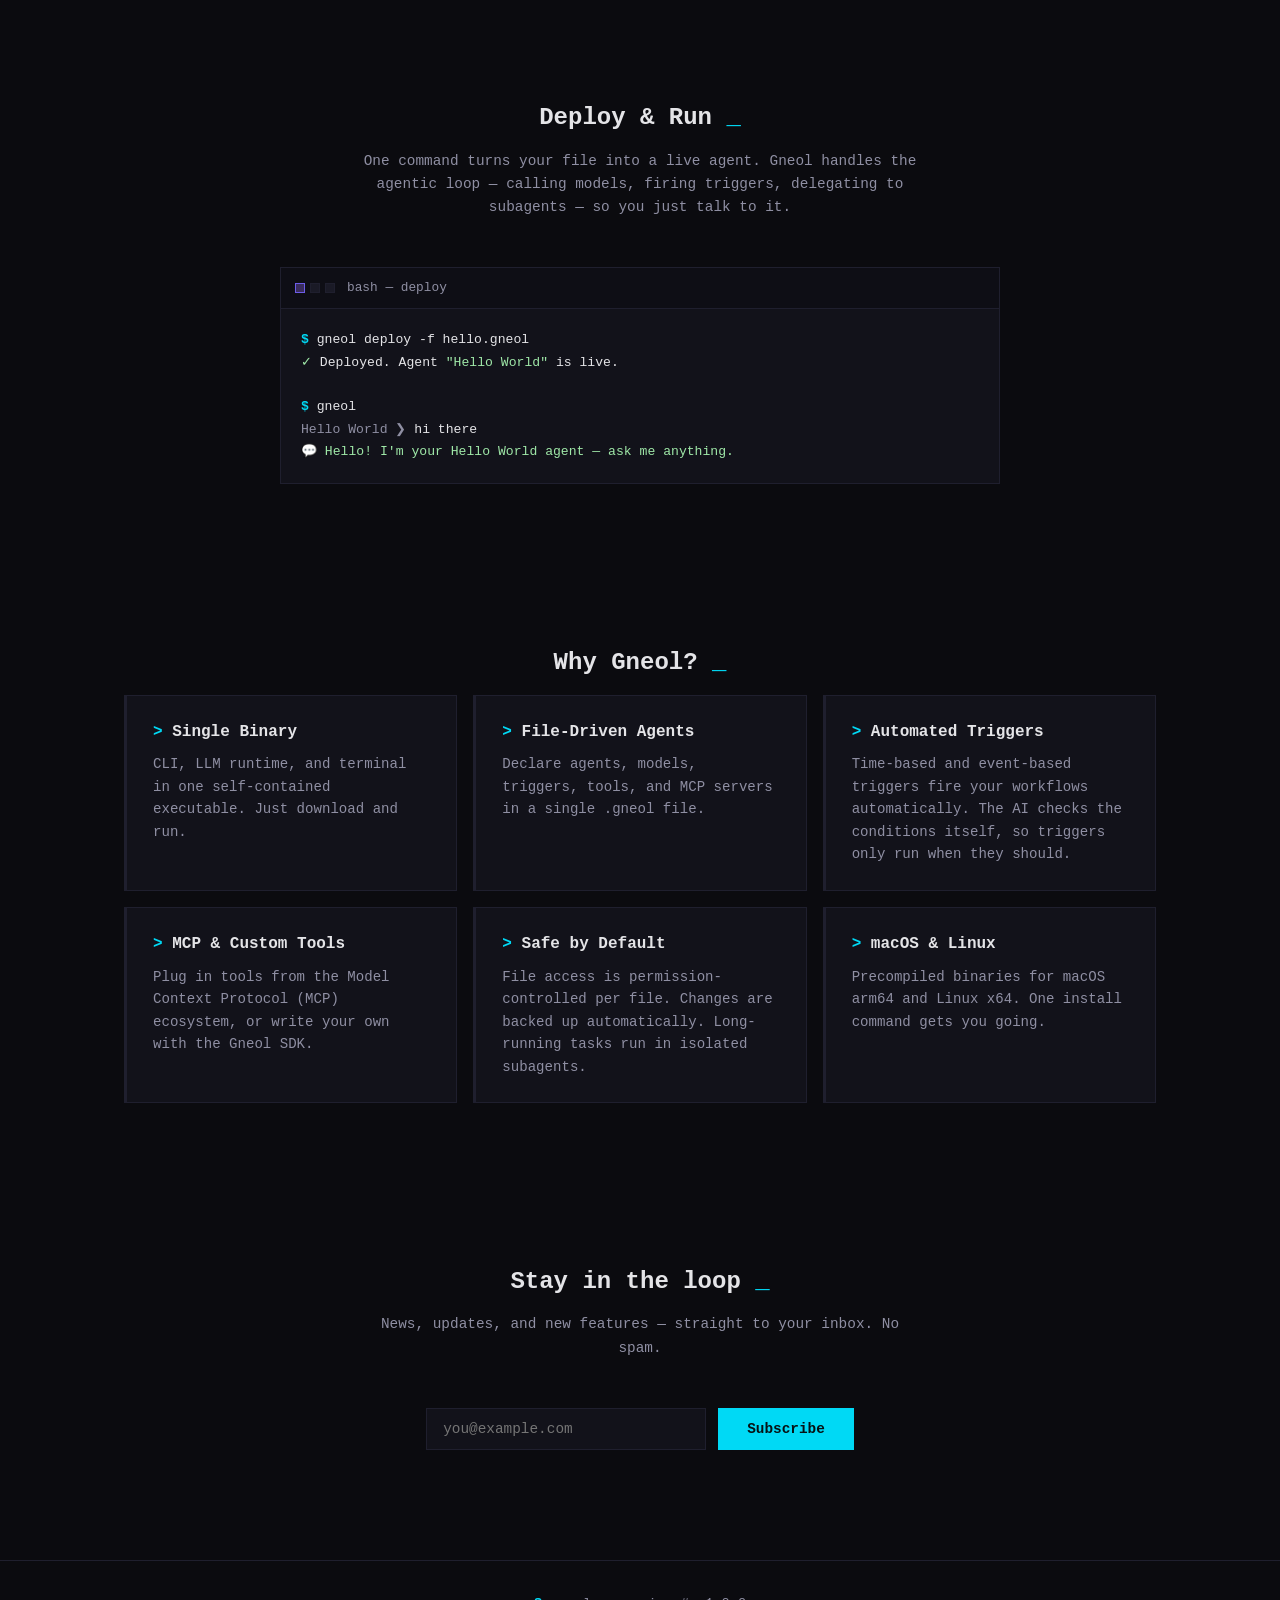
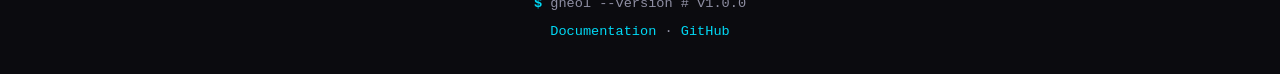
==== commit bfdfdff7: "Site polish: newsletter section, clean logo, docs topbar alignment, mobile docs nav, server->runtime" ====
--- a/index.html
+++ b/index.html
@@ -6,17 +6,162 @@
     <title>Gneol — AI Platform in a Single Binary</title>
     <meta
       name="description"
-      content="Gneol is a single self-contained binary that turns a .gneol file into a living AI agent. CLI, LLM runtime, and terminal bundled together. No server, no database."
+      content="Gneol is a runtime for .gneol files — describe your AI program in one plain-text file, deploy it with one command, and Gneol runs it. No external server. No database. Just one binary."
     />
     <link rel="stylesheet" href="styles.css" />
-  </head>
+
+  <style>
+  /* Contact widget */
+  .contact-widget {
+    position: fixed;
+    bottom: 24px;
+    right: 24px;
+    z-index: 999;
+    font-family: inherit;
+  }
+  .contact-widget-btn {
+    display: flex;
+    align-items: center;
+    justify-content: center;
+    width: 48px;
+    height: 48px;
+    background: var(--accent-2);
+    color: #061214;
+    border: none;
+    cursor: pointer;
+    border-radius: 0;
+    box-shadow: 0 0 0 1px rgba(0, 217, 245, 0.25), 0 6px 20px rgba(0, 0, 0, 0.45);
+    transition: box-shadow 0.2s, transform 0.2s;
+  }
+  .contact-widget-btn:hover {
+    box-shadow: 0 0 28px rgba(0, 217, 245, 0.6), 0 8px 24px rgba(0, 0, 0, 0.5);
+    transform: translateY(-2px);
+  }
+  .contact-widget-btn svg { flex-shrink: 0; }
+  .contact-panel {
+    position: absolute;
+    bottom: 60px;
+    right: 0;
+    width: 340px;
+    max-height: calc(100vh - 120px);
+    overflow-y: auto;
+    background: rgba(13, 17, 23, 0.97);
+    border: 1px solid var(--border);
+    box-shadow: 0 24px 60px rgba(0, 0, 0, 0.65);
+    opacity: 0;
+    transform: translateY(8px);
+    pointer-events: none;
+    transition: opacity 0.2s ease, transform 0.2s ease;
+  }
+  .contact-panel.open {
+    opacity: 1;
+    transform: translateY(0);
+    pointer-events: auto;
+  }
+  .contact-header {
+    display: flex;
+    align-items: center;
+    justify-content: space-between;
+    padding: 16px 20px 12px;
+    border-bottom: 1px solid var(--border);
+  }
+  .contact-header h3 {
+    font-size: 0.9rem;
+    font-weight: 700;
+    letter-spacing: 0.5px;
+    color: var(--text);
+  }
+  .contact-close {
+    background: none;
+    border: none;
+    color: var(--text-dim);
+    font-size: 1.5rem;
+    line-height: 1;
+    cursor: pointer;
+    padding: 0 2px;
+    transition: color 0.15s;
+  }
+  .contact-close:hover { color: var(--text); }
+  .contact-sub {
+    padding: 12px 20px 2px;
+    font-size: 0.75rem;
+    line-height: 1.5;
+    color: var(--text-dim);
+  }
+  .contact-form { padding: 18px 20px 20px; }
+  .contact-form label {
+    display: block;
+    font-size: 0.68rem;
+    font-weight: 700;
+    letter-spacing: 1.2px;
+    text-transform: uppercase;
+    color: var(--text-dim);
+    margin-bottom: 6px;
+  }
+  .contact-form input,
+  .contact-form textarea {
+    width: 100%;
+    background: #0a0d12;
+    border: 1px solid var(--border);
+    border-radius: 0;
+    color: var(--text);
+    font-family: inherit;
+    font-size: 0.85rem;
+    padding: 10px 12px;
+    margin-bottom: 16px;
+    outline: none;
+    transition: border-color 0.15s, box-shadow 0.15s;
+  }
+  .contact-form input:focus,
+  .contact-form textarea:focus {
+    border-color: var(--accent-2);
+    box-shadow: 0 0 0 1px rgba(0, 217, 245, 0.2);
+  }
+  .contact-form input:-webkit-autofill,
+  .contact-form textarea:-webkit-autofill {
+    -webkit-box-shadow: 0 0 0 1000px #0a0d12 inset;
+    -webkit-text-fill-color: var(--text);
+  }
+  .contact-form textarea { resize: vertical; min-height: 96px; }
+  .contact-form button {
+    width: 100%;
+    background: var(--accent-2);
+    color: #061214;
+    border: none;
+    padding: 12px;
+    font-family: inherit;
+    font-weight: 700;
+    font-size: 0.78rem;
+    letter-spacing: 1.5px;
+    text-transform: uppercase;
+    cursor: pointer;
+    border-radius: 0;
+    transition: background 0.15s, box-shadow 0.15s;
+  }
+  .contact-form button:hover {
+    background: #2be6ff;
+    box-shadow: 0 0 20px rgba(0, 217, 245, 0.35);
+  }
+  .contact-status {
+    font-size: 0.78rem;
+    color: #9fe8a8;
+    margin: 10px 0 0;
+    display: none;
+  }
+  .contact-status.error { color: #ff6b6b; }
+  </style>
+
+
+
+</head>
   <body>
     <nav class="nav">
       <div class="nav-inner">
-        <a href="#" class="logo">⬡ Gneol</a>
+        <a href="#" class="logo">Gneol</a>
         <div class="nav-links">
-          <a href="#about">About</a>
           <a href="#install">Install</a>
+          <a href="#program">Program</a>
+          <a href="#deploy">Deploy</a>
           <a href="#features">Features</a>
           <a href="docs/">Docs</a>
           <a
@@ -31,79 +176,26 @@
 
     <header class="hero">
       <div class="hero-inner">
-        <p class="hero-prompt">
-          <span class="t-prompt">$</span> <span class="hero-cmd">gneol</span>
-        </p>
-        <h1 class="hero-title">
-          Your AI, defined<br />in a <span class="gradient">.gneol</span> file.
-        </h1>
+        <h1 class="hero-title">Gneol</h1>
         <p class="hero-sub">
-          One self-contained binary. CLI, LLM runtime, and terminal — bundled
-          together.<br />
-          No separate server. No database engine. Just <code>gneol</code>.
+          A runtime for .gneol files — describe your AI program in one
+          plain-text file, deploy it with one command, and Gneol runs it.
+          No external server to deploy. No database. Just one binary
+          that contains the CLI, the model runtime, and the chat terminal.
         </p>
         <div class="hero-cta">
           <a href="#install" class="btn btn-primary">Install Gneol</a>
-          <a href="#about" class="btn btn-ghost">What is Gneol?</a>
+          <a href="#program" class="btn btn-ghost">Write a program</a>
         </div>
       </div>
     </header>
 
-    <section id="about" class="about">
-      <div class="section-inner">
-        <h2 class="section-title">what is gneol?</h2>
-        <p class="section-sub">Everything in Gneol starts with a file.</p>
-        <div class="about-grid">
-          <div class="about-text">
-            <p><strong>Gneol is the <code>.gneol</code> file.</strong></p>
-            <p>
-              A <code>.gneol</code> file is a plain-text program that declares
-              an AI agent: its model, its subagents, its triggers, its tools,
-              and its MCP servers. No glue code. No config sprawl.
-            </p>
-            <p>
-              Deploy the file, and Gneol turns it into a living agent.
-              Scheduled triggers fire on time. Events fire workflows. Subagents
-              take on focused tasks.
-            </p>
-            <p>
-              One binary reads the file, runs the agent, and drops you into a
-              terminal to talk to it.
-            </p>
-          </div>
-          <div class="terminal">
-            <div class="terminal-bar">
-              <span class="terminal-dots"
-                ><span></span><span></span><span></span></span
-              >
-              <span class="terminal-title">agent.gneol</span>
-            </div>
-            <pre class="terminal-body"><code><span class="t-dim">// an agent, in one file</span>
-<span class="t-key">program</span>(<span class="t-str">"Support Agent"</span>)
-  .model(<span class="t-str">"fast-llm"</span>)
-
-<span class="t-key">model</span>(<span class="t-str">"fast-llm"</span>)
-  .provider(<span class="t-str">"openrouter"</span>)
-  .modelId(<span class="t-str">"openai/gpt-4o-mini"</span>)
-  .apiKey(<span class="t-str">"OPENROUTER_API_KEY"</span>)
-
-<span class="t-key">subagent</span>(<span class="t-str">"Marcus"</span>)
-  .description(<span class="t-str">"Watches CI pipelines"</span>)
-
-<span class="t-key">at</span>(<span class="t-str">"every:10min"</span>)
-  .if(<span class="t-str">"Backend health endpoint responds 200"</span>)
-  .do(<span class="t-str">"Run health probe"</span>)</code></pre>
-          </div>
-        </div>
-      </div>
-    </section>
-
     <section id="install" class="install">
       <div class="section-inner">
-        <h2 class="section-title">getting started</h2>
+        <h2 class="section-title">Installation</h2>
         <p class="section-sub">
-          Install the single binary, then deploy your first agent from a
-          <code>.gneol</code> file — no server, no database.
+          One command puts the Gneol runtime on your machine. That's it — no
+          separate service to install, no database to set up.
         </p>
         <div class="install-grid">
           <div class="terminal">
@@ -111,21 +203,13 @@
               <span class="terminal-dots"
                 ><span></span><span></span><span></span></span
               >
-              <span class="terminal-title">bash — your first agent</span>
+              <span class="terminal-title">bash — install</span>
             </div>
             <pre class="terminal-body"><code><span class="t-prompt">$</span> curl -sSL https://raw.githubusercontent.com/Gneol/Gneol/main/install.sh | bash
 <span class="t-ok">✓</span> Gneol installed → /usr/local/bin/gneol
 
-<span class="t-prompt">$</span> cat &gt; hello.gneol &lt;&lt;EOF
-<span class="t-key">program</span>(<span class="t-str">"Hello World"</span>)
-  .model(<span class="t-str">"fast-llm"</span>)
-EOF
-
-<span class="t-prompt">$</span> gneol deploy -f hello.gneol
-<span class="t-ok">✓</span> Deployed. Agent <span class="t-str">"Hello World"</span> is live.
-
-<span class="t-prompt">$</span> gneol
-<span class="t-dim">Hello World ❯</span> hi there</code></pre>
+<span class="t-prompt">$</span> gneol --version
+<span class="t-dim">gneol 1.0.0</span></code></pre>
           </div>
           <div class="install-block">
             <div class="install-tabs">
@@ -139,7 +223,7 @@
               <pre><code><span class="t-prompt">$</span> curl -sSL https://raw.githubusercontent.com/Gneol/Gneol/main/install.sh | bash</code></pre>
             </div>
             <div class="install-panel" id="panel-version">
-              <pre><code><span class="t-prompt">$</span> curl -sSL https://raw.githubusercontent.com/Gneol/Gneol/main/install.sh | bash -s -- --version v0.2.5</code></pre>
+              <pre><code><span class="t-prompt">$</span> curl -sSL https://raw.githubusercontent.com/Gneol/Gneol/main/install.sh | bash -s -- --version v1.0.0</code></pre>
             </div>
             <div class="install-panel" id="panel-manual">
               <pre><code><span class="t-dim"># Download from GitHub Releases:</span>
@@ -153,9 +237,72 @@
       </div>
     </section>
 
+    <section id="program" class="about">
+      <div class="section-inner">
+        <h2 class="section-title">Write a Program</h2>
+        <p class="section-sub">Everything in Gneol starts with a file.</p>
+        <div class="about-grid">
+          <div class="about-text">
+            <p><strong>A <code>.gneol</code> file describes your program.</strong></p>
+            <p>
+              Name it, give it a model. Add tools, subagents, schedules — the
+              pieces your agent needs to work. It's plain text, so it reads
+              like a spec, not a codebase.
+            </p>
+            <p>
+              Save it and you're ready to deploy.
+            </p>
+          </div>
+          <div class="terminal">
+            <div class="terminal-bar">
+              <span class="terminal-dots"
+                ><span></span><span></span><span></span></span
+              >
+              <span class="terminal-title">hello.gneol</span>
+            </div>
+            <pre class="terminal-body"><code><span class="t-dim">// an agent, in one file</span>
+<span class="t-key">program</span>(<span class="t-str">"Hello World"</span>)
+  .model(<span class="t-str">"fast-llm"</span>)
+
+<span class="t-key">model</span>(<span class="t-str">"fast-llm"</span>)
+  .provider(<span class="t-str">"openrouter"</span>)
+  .modelId(<span class="t-str">"openai/gpt-4o-mini"</span>)
+  .apiKey(<span class="t-str">"OPENROUTER_API_KEY"</span>)
+
+<span class="t-dim">// add subagents, triggers, schedules later</span></code></pre>
+          </div>
+        </div>
+      </div>
+    </section>
+
+    <section id="deploy" class="deploy">
+      <div class="section-inner">
+        <h2 class="section-title">Deploy &amp; Run</h2>
+        <p class="section-sub">
+          One command turns your file into a live agent. Gneol handles the
+          agentic loop — calling models, firing triggers, delegating to
+          subagents — so you just talk to it.
+        </p>
+        <div class="terminal">
+          <div class="terminal-bar">
+            <span class="terminal-dots"
+              ><span></span><span></span><span></span></span
+            >
+            <span class="terminal-title">bash — deploy</span>
+          </div>
+          <pre class="terminal-body"><code><span class="t-prompt">$</span> gneol deploy -f hello.gneol
+<span class="t-ok">✓</span> Deployed. Agent <span class="t-str">"Hello World"</span> is live.
+
+<span class="t-prompt">$</span> gneol
+<span class="t-dim">Hello World ❯</span> hi there
+<span class="t-ok">💬 Hello! I'm your Hello World agent — ask me anything.</span></code></pre>
+        </div>
+      </div>
+    </section>
+
     <section id="features" class="features">
       <div class="section-inner">
-        <h2 class="section-title">everything in one place</h2>
+        <h2 class="section-title">Why Gneol?</h2>
         <div class="feature-grid">
           <div class="feature-card">
             <h3>Single Binary</h3>
@@ -175,21 +322,23 @@
             <h3>Automated Triggers</h3>
             <p>
               Time-based and event-based triggers fire your workflows
-              automatically, guarded by LLM-evaluated conditions.
+              automatically. The AI checks the conditions itself, so triggers
+              only run when they should.
             </p>
           </div>
           <div class="feature-card">
             <h3>MCP &amp; Custom Tools</h3>
             <p>
-              Connect MCP servers or write custom tool scripts with gneol-sdk.
-              Extend agents however you need.
+              Plug in tools from the Model Context Protocol (MCP) ecosystem,
+              or write your own with the Gneol SDK.
             </p>
           </div>
           <div class="feature-card">
             <h3>Safe by Default</h3>
             <p>
-              File permission metadata, .bak backups, and sentinel-based task
-              management for long-running operations.
+              File access is permission-controlled per file. Changes are
+              backed up automatically. Long-running tasks run in isolated
+              subagents.
             </p>
           </div>
           <div class="feature-card">
@@ -200,6 +349,26 @@
             </p>
           </div>
         </div>
+      </div>
+    </section>
+
+    <section id="newsletter" class="newsletter">
+      <div class="section-inner">
+        <h2 class="section-title">Stay in the loop</h2>
+        <p class="section-sub">
+          News, updates, and new features — straight to your inbox. No spam.
+        </p>
+        <form class="newsletter-form" id="newsletter-form">
+          <input
+            type="email"
+            id="newsletter-email"
+            name="email"
+            placeholder="you@example.com"
+            required
+          />
+          <button type="submit" class="btn btn-primary">Subscribe</button>
+        </form>
+        <p class="newsletter-status" id="newsletter-status" role="status"></p>
       </div>
     </section>
 
@@ -221,6 +390,90 @@
       </div>
     </footer>
 
-    <script src="script.js"></script>
-  </body>
+    
+<div class="contact-widget">
+  <div class="contact-panel" id="contact-panel" role="dialog" aria-label="Contact us">
+    <div class="contact-header">
+      <h3>Contact us</h3>
+      <button class="contact-close" id="contact-close" aria-label="Close">&times;</button>
+    </div>
+    <div class="contact-sub">Questions, feedback, or a bug report — we read everything.</div>
+    <form class="contact-form" id="contact-form">
+      <label for="contact-name">Name</label>
+      <input type="text" id="contact-name" name="name" placeholder="Your name" required />
+      <label for="contact-email">Email</label>
+      <input type="email" id="contact-email" name="email" placeholder="you@example.com" required />
+      <label for="contact-message">Message</label>
+      <textarea id="contact-message" name="message" placeholder="How can we help?" required></textarea>
+      <button type="submit">Send message</button>
+      <p class="contact-status" id="contact-status" role="status"></p>
+    </form>
+  </div>
+  <button class="contact-widget-btn" id="contact-widget-btn" aria-label="Contact us" title="Contact us">
+    <svg width="24" height="24" viewBox="0 0 24 24" fill="none" stroke="currentColor" stroke-width="2" stroke-linecap="round" stroke-linejoin="round">
+      <path d="M21 15a2 2 0 0 1-2 2H7l-4 4V5a2 2 0 0 1 2-2h14a2 2 0 0 1 2 2z"></path>
+    </svg>
+  </button>
+</div>
+
+<script>
+  // Contact widget
+  (function () {
+    var btn = document.getElementById("contact-widget-btn");
+    var panel = document.getElementById("contact-panel");
+    var form = document.getElementById("contact-form");
+    var status = document.getElementById("contact-status");
+    var closeBtn = document.getElementById("contact-close");
+    if (!btn || !panel || !form) return;
+
+    btn.addEventListener("click", function () {
+      panel.classList.toggle("open");
+    });
+
+    if (closeBtn) {
+      closeBtn.addEventListener("click", function () {
+        panel.classList.remove("open");
+      });
+    }
+
+    form.addEventListener("submit", function (e) {
+      e.preventDefault();
+      var data = new FormData(form);
+      data.append("_subject", "Gneol website contact");
+      data.append("_template", "table");
+      status.style.display = "block";
+      status.textContent = "Sending...";
+      status.classList.remove("error");
+      fetch("https://formsubmit.co/ajax/tentarclesai@gmail.com", {
+        method: "POST",
+        body: data,
+        headers: { "Accept": "application/json" }
+      })
+        .then(function (r) { return r.json(); })
+        .then(function (res) {
+          if (res.success === "false" || res.error) throw new Error(res.message || "Error");
+          status.textContent = "✓ Message sent. We'll get back to you.";
+          form.reset();
+          setTimeout(function () { status.style.display = "none"; }, 5000);
+        })
+        .catch(function (err) {
+          status.classList.add("error");
+          status.textContent = "Failed to send. Email us: tentarclesai@gmail.com";
+        });
+    });
+
+    // ESC closes the panel
+    document.addEventListener("keydown", function (e) {
+      if (e.key === "Escape") panel.classList.remove("open");
+    });
+
+    // Click outside closes the panel
+    document.addEventListener("click", function (e) {
+      if (!e.target.closest(".contact-widget")) panel.classList.remove("open");
+    });
+  })();
+</script>
+
+<script src="script.js"></script>
+</body>
 </html>
--- a/styles.css
+++ b/styles.css
@@ -83,17 +83,12 @@
 .logo::before {
   content: "";
   display: inline-block;
-  width: 10px;
-  height: 10px;
-  background: var(--accent-2);
+  width: 14px;
+  height: 14px;
+  background: var(--text);
+  border-radius: 4px;
   margin-right: 10px;
-  animation: blink 1.2s steps(1) infinite;
-}
-
-@keyframes blink {
-  50% {
-    opacity: 0;
-  }
+  vertical-align: -2px;
 }
 
 .nav-links a {
@@ -143,7 +138,8 @@
 }
 
 .hero-sub {
-  margin-top: 20px;
+  margin: 20px auto 0;
+  max-width: 620px;
   font-size: 1rem;
   color: var(--text-dim);
 }
@@ -214,8 +210,7 @@
 }
 
 .section-title::before {
-  content: "// ";
-  color: var(--accent-2);
+  content: "";
 }
 
 .section-title::after {
@@ -257,6 +252,12 @@
 
 .about-text code {
   color: var(--accent-2);
+}
+
+/* --- deploy --- */
+.deploy .terminal {
+  max-width: 720px;
+  margin: 0 auto;
 }
 
 /* --- terminals --- */
@@ -409,6 +410,52 @@
   line-height: 1.6;
 }
 
+/* --- newsletter --- */
+.newsletter {
+  text-align: center;
+}
+
+.newsletter-form {
+  display: flex;
+  gap: 12px;
+  justify-content: center;
+  flex-wrap: wrap;
+  margin: 0 auto;
+}
+
+.newsletter-form input[type="email"] {
+  background: var(--bg-elev);
+  border: 1px solid var(--border);
+  border-radius: 0;
+  color: var(--text);
+  font-family: inherit;
+  font-size: 0.9rem;
+  padding: 12px 16px;
+  width: 280px;
+  max-width: 100%;
+  outline: none;
+  transition: border-color 0.15s, box-shadow 0.15s;
+}
+
+.newsletter-form input[type="email"]:focus {
+  border-color: var(--accent-2);
+  box-shadow: 0 0 16px rgba(0, 217, 245, 0.15);
+}
+
+.newsletter-form input:-webkit-autofill {
+  -webkit-box-shadow: 0 0 0 1000px var(--bg-elev) inset;
+  -webkit-text-fill-color: var(--text);
+}
+
+.newsletter-status {
+  margin-top: 14px;
+  font-size: 0.85rem;
+  color: #9fe8a8;
+  min-height: 1.2em;
+}
+
+.newsletter-status.error { color: #ff6b6b; }
+
 /* --- footer --- */
 .footer {
   border-top: 1px solid var(--border);
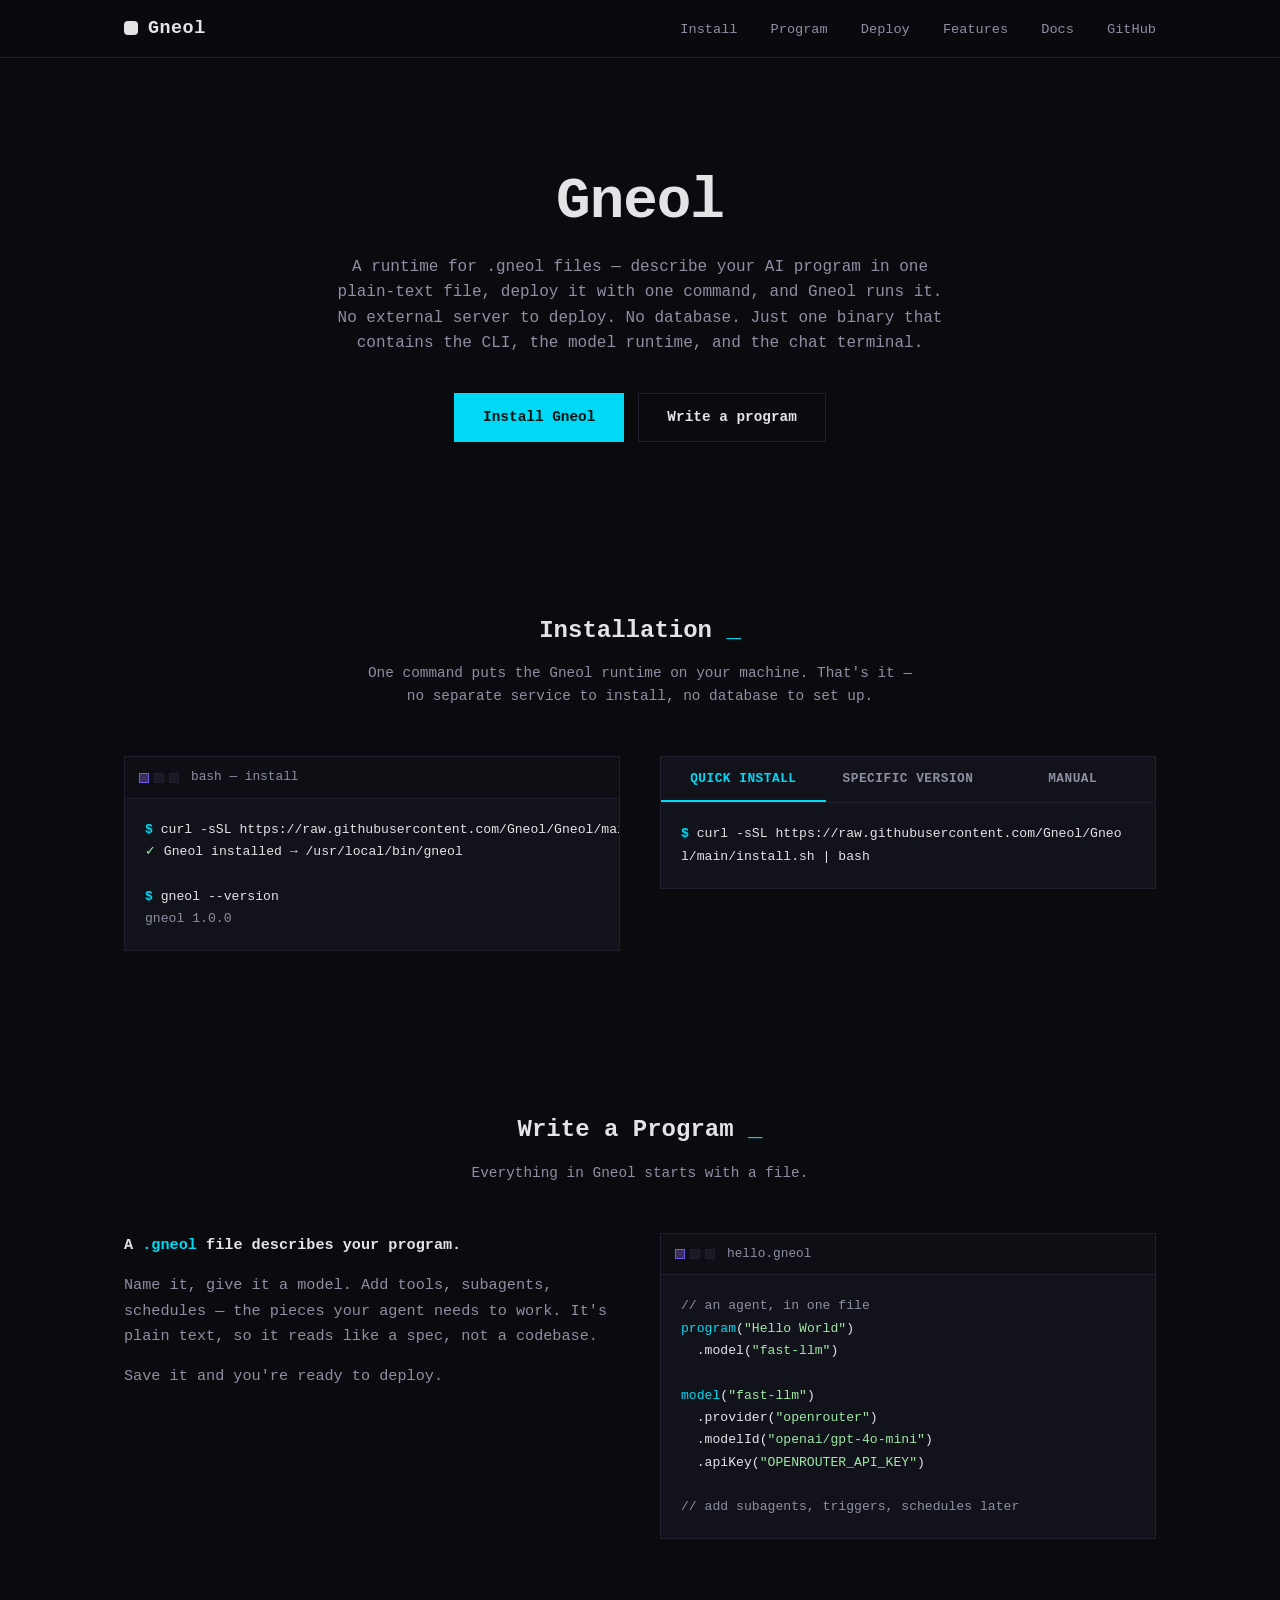
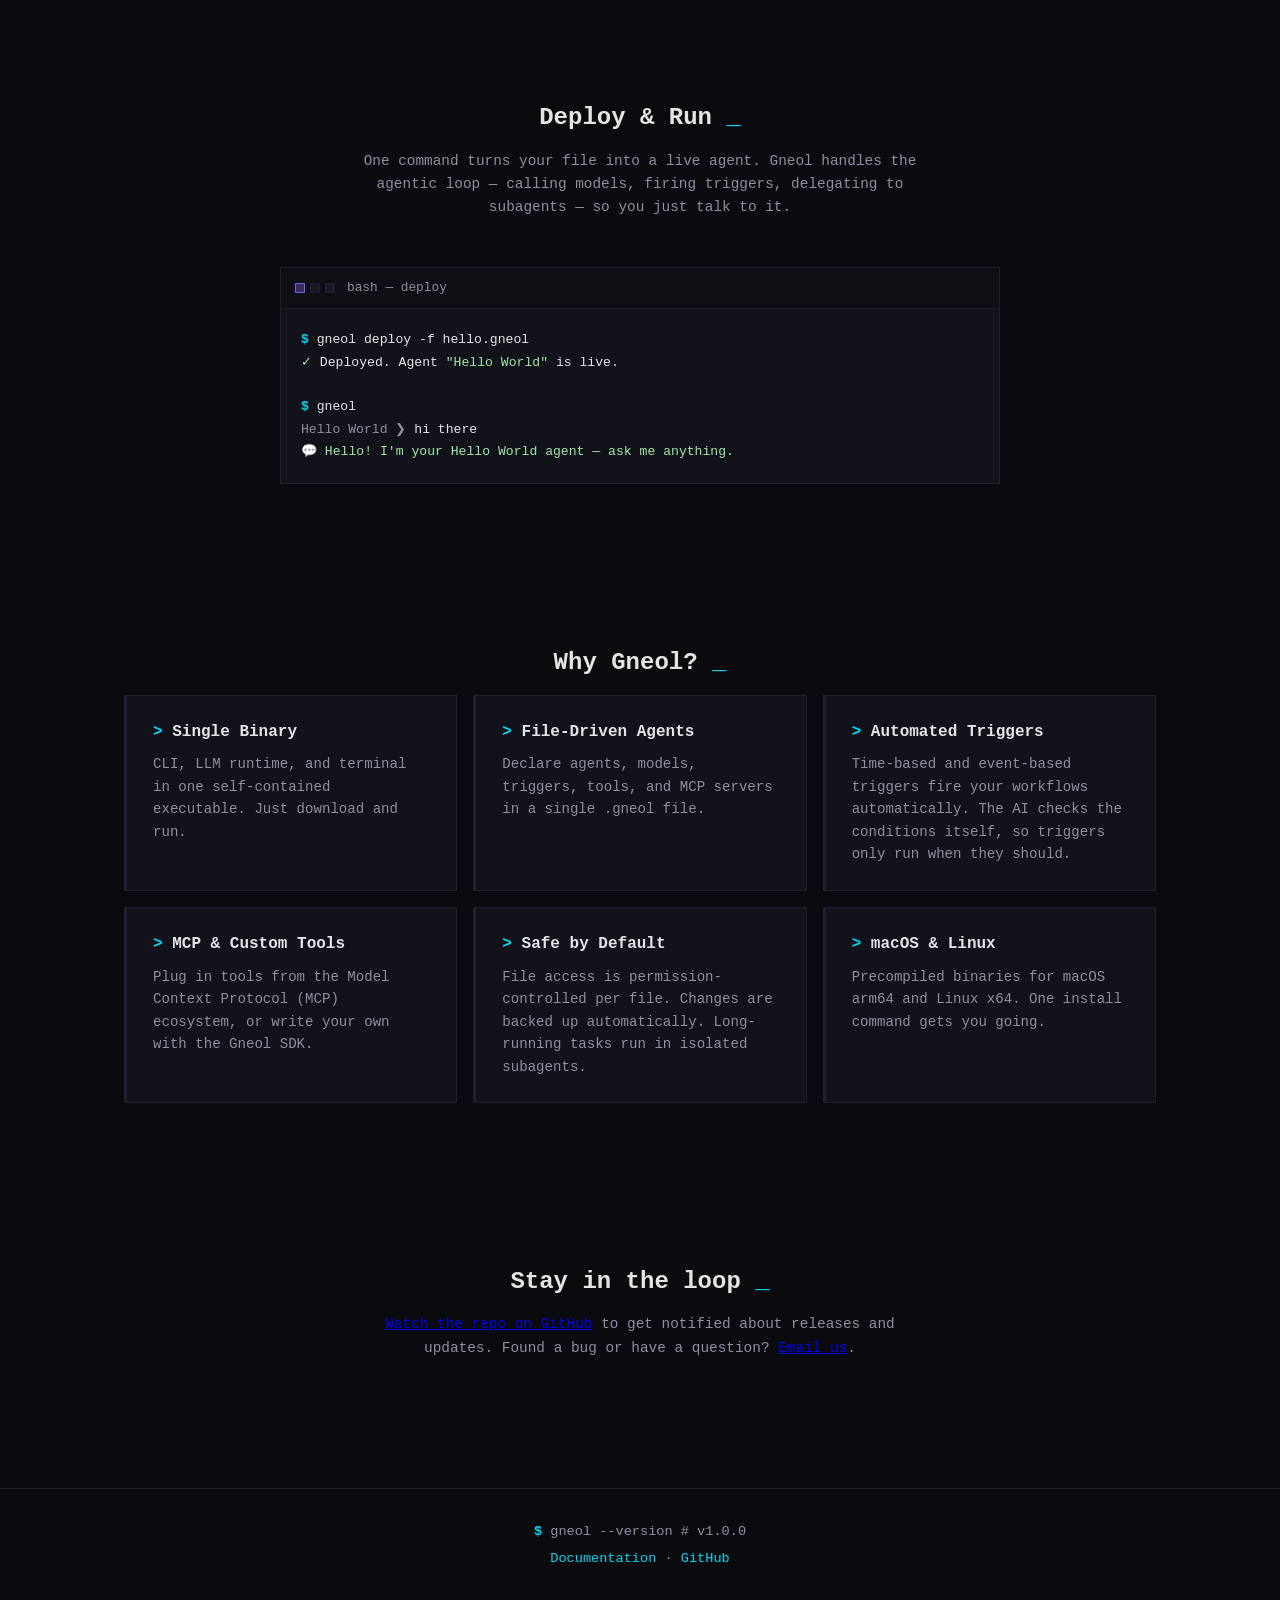
==== commit 66be0ce5: "Remove contact widget; mailto/community links cover contact" ====
--- a/index.html
+++ b/index.html
@@ -38,117 +38,6 @@
     transform: translateY(-2px);
   }
   .contact-widget-btn svg { flex-shrink: 0; }
-  .contact-panel {
-    position: absolute;
-    bottom: 60px;
-    right: 0;
-    width: 340px;
-    max-height: calc(100vh - 120px);
-    overflow-y: auto;
-    background: rgba(13, 17, 23, 0.97);
-    border: 1px solid var(--border);
-    box-shadow: 0 24px 60px rgba(0, 0, 0, 0.65);
-    opacity: 0;
-    transform: translateY(8px);
-    pointer-events: none;
-    transition: opacity 0.2s ease, transform 0.2s ease;
-  }
-  .contact-panel.open {
-    opacity: 1;
-    transform: translateY(0);
-    pointer-events: auto;
-  }
-  .contact-header {
-    display: flex;
-    align-items: center;
-    justify-content: space-between;
-    padding: 16px 20px 12px;
-    border-bottom: 1px solid var(--border);
-  }
-  .contact-header h3 {
-    font-size: 0.9rem;
-    font-weight: 700;
-    letter-spacing: 0.5px;
-    color: var(--text);
-  }
-  .contact-close {
-    background: none;
-    border: none;
-    color: var(--text-dim);
-    font-size: 1.5rem;
-    line-height: 1;
-    cursor: pointer;
-    padding: 0 2px;
-    transition: color 0.15s;
-  }
-  .contact-close:hover { color: var(--text); }
-  .contact-sub {
-    padding: 12px 20px 2px;
-    font-size: 0.75rem;
-    line-height: 1.5;
-    color: var(--text-dim);
-  }
-  .contact-form { padding: 18px 20px 20px; }
-  .contact-form label {
-    display: block;
-    font-size: 0.68rem;
-    font-weight: 700;
-    letter-spacing: 1.2px;
-    text-transform: uppercase;
-    color: var(--text-dim);
-    margin-bottom: 6px;
-  }
-  .contact-form input,
-  .contact-form textarea {
-    width: 100%;
-    background: #0a0d12;
-    border: 1px solid var(--border);
-    border-radius: 0;
-    color: var(--text);
-    font-family: inherit;
-    font-size: 0.85rem;
-    padding: 10px 12px;
-    margin-bottom: 16px;
-    outline: none;
-    transition: border-color 0.15s, box-shadow 0.15s;
-  }
-  .contact-form input:focus,
-  .contact-form textarea:focus {
-    border-color: var(--accent-2);
-    box-shadow: 0 0 0 1px rgba(0, 217, 245, 0.2);
-  }
-  .contact-form input:-webkit-autofill,
-  .contact-form textarea:-webkit-autofill {
-    -webkit-box-shadow: 0 0 0 1000px #0a0d12 inset;
-    -webkit-text-fill-color: var(--text);
-  }
-  .contact-form textarea { resize: vertical; min-height: 96px; }
-  .contact-form button {
-    width: 100%;
-    background: var(--accent-2);
-    color: #061214;
-    border: none;
-    padding: 12px;
-    font-family: inherit;
-    font-weight: 700;
-    font-size: 0.78rem;
-    letter-spacing: 1.5px;
-    text-transform: uppercase;
-    cursor: pointer;
-    border-radius: 0;
-    transition: background 0.15s, box-shadow 0.15s;
-  }
-  .contact-form button:hover {
-    background: #2be6ff;
-    box-shadow: 0 0 20px rgba(0, 217, 245, 0.35);
-  }
-  .contact-status {
-    font-size: 0.78rem;
-    color: #9fe8a8;
-    margin: 10px 0 0;
-    display: none;
-  }
-  .contact-status.error { color: #ff6b6b; }
   </style>
 
 
@@ -352,25 +241,18 @@
       </div>
     </section>
 
-    <section id="newsletter" class="newsletter">
+    <section id="community" class="community">
       <div class="section-inner">
         <h2 class="section-title">Stay in the loop</h2>
         <p class="section-sub">
-          News, updates, and new features — straight to your inbox. No spam.
-        </p>
-        <form class="newsletter-form" id="newsletter-form">
-          <input
-            type="email"
-            id="newsletter-email"
-            name="email"
-            placeholder="you@example.com"
-            required
-          />
-          <button type="submit" class="btn btn-primary">Subscribe</button>
-        </form>
-        <p class="newsletter-status" id="newsletter-status" role="status"></p>
-      </div>
-    </section>
+          <a href="https://github.com/Gneol/Gneol" target="_blank" rel="noopener">Watch the repo on GitHub</a> to get notified about releases and updates. Found a bug or have a question?
+          <a href="mailto:tentarclesai@gmail.com?subject=Gneol%20feedback">Email us</a>.
+        </p>
+      </div>
+    </section>
+
+    <!-- Newsletter fallback (hidden) -->
+    <div id="newsletter-form" style="display:none;"></div>
 
     <footer class="footer">
       <div class="section-inner">
@@ -388,92 +270,7 @@
           >
         </p>
       </div>
-    </footer>
-
-    
-<div class="contact-widget">
-  <div class="contact-panel" id="contact-panel" role="dialog" aria-label="Contact us">
-    <div class="contact-header">
-      <h3>Contact us</h3>
-      <button class="contact-close" id="contact-close" aria-label="Close">&times;</button>
-    </div>
-    <div class="contact-sub">Questions, feedback, or a bug report — we read everything.</div>
-    <form class="contact-form" id="contact-form">
-      <label for="contact-name">Name</label>
-      <input type="text" id="contact-name" name="name" placeholder="Your name" required />
-      <label for="contact-email">Email</label>
-      <input type="email" id="contact-email" name="email" placeholder="you@example.com" required />
-      <label for="contact-message">Message</label>
-      <textarea id="contact-message" name="message" placeholder="How can we help?" required></textarea>
-      <button type="submit">Send message</button>
-      <p class="contact-status" id="contact-status" role="status"></p>
-    </form>
-  </div>
-  <button class="contact-widget-btn" id="contact-widget-btn" aria-label="Contact us" title="Contact us">
-    <svg width="24" height="24" viewBox="0 0 24 24" fill="none" stroke="currentColor" stroke-width="2" stroke-linecap="round" stroke-linejoin="round">
-      <path d="M21 15a2 2 0 0 1-2 2H7l-4 4V5a2 2 0 0 1 2-2h14a2 2 0 0 1 2 2z"></path>
-    </svg>
-  </button>
-</div>
-
-<script>
-  // Contact widget
-  (function () {
-    var btn = document.getElementById("contact-widget-btn");
-    var panel = document.getElementById("contact-panel");
-    var form = document.getElementById("contact-form");
-    var status = document.getElementById("contact-status");
-    var closeBtn = document.getElementById("contact-close");
-    if (!btn || !panel || !form) return;
-
-    btn.addEventListener("click", function () {
-      panel.classList.toggle("open");
-    });
-
-    if (closeBtn) {
-      closeBtn.addEventListener("click", function () {
-        panel.classList.remove("open");
-      });
-    }
-
-    form.addEventListener("submit", function (e) {
-      e.preventDefault();
-      var data = new FormData(form);
-      data.append("_subject", "Gneol website contact");
-      data.append("_template", "table");
-      status.style.display = "block";
-      status.textContent = "Sending...";
-      status.classList.remove("error");
-      fetch("https://formsubmit.co/ajax/tentarclesai@gmail.com", {
-        method: "POST",
-        body: data,
-        headers: { "Accept": "application/json" }
-      })
-        .then(function (r) { return r.json(); })
-        .then(function (res) {
-          if (res.success === "false" || res.error) throw new Error(res.message || "Error");
-          status.textContent = "✓ Message sent. We'll get back to you.";
-          form.reset();
-          setTimeout(function () { status.style.display = "none"; }, 5000);
-        })
-        .catch(function (err) {
-          status.classList.add("error");
-          status.textContent = "Failed to send. Email us: tentarclesai@gmail.com";
-        });
-    });
-
-    // ESC closes the panel
-    document.addEventListener("keydown", function (e) {
-      if (e.key === "Escape") panel.classList.remove("open");
-    });
-
-    // Click outside closes the panel
-    document.addEventListener("click", function (e) {
-      if (!e.target.closest(".contact-widget")) panel.classList.remove("open");
-    });
-  })();
-</script>
-
-<script src="script.js"></script>
+
+</footer>
 </body>
 </html>
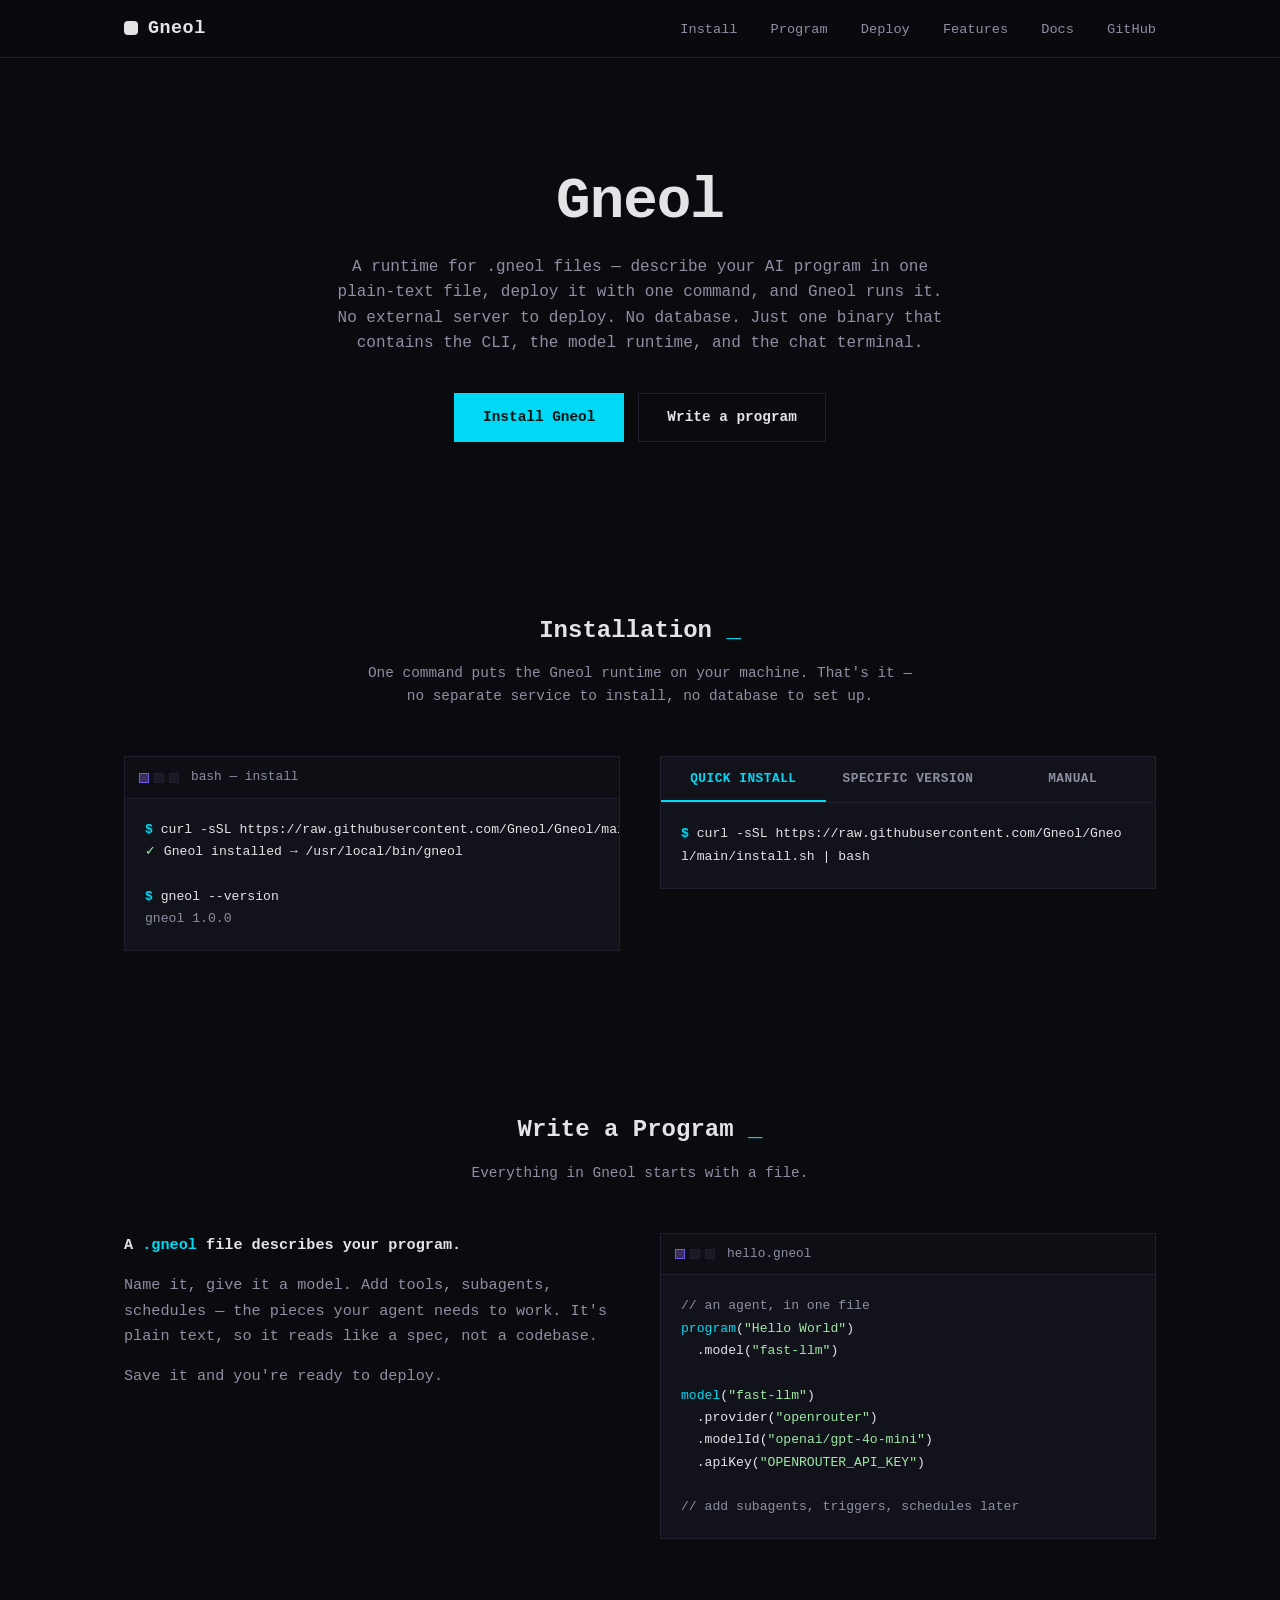
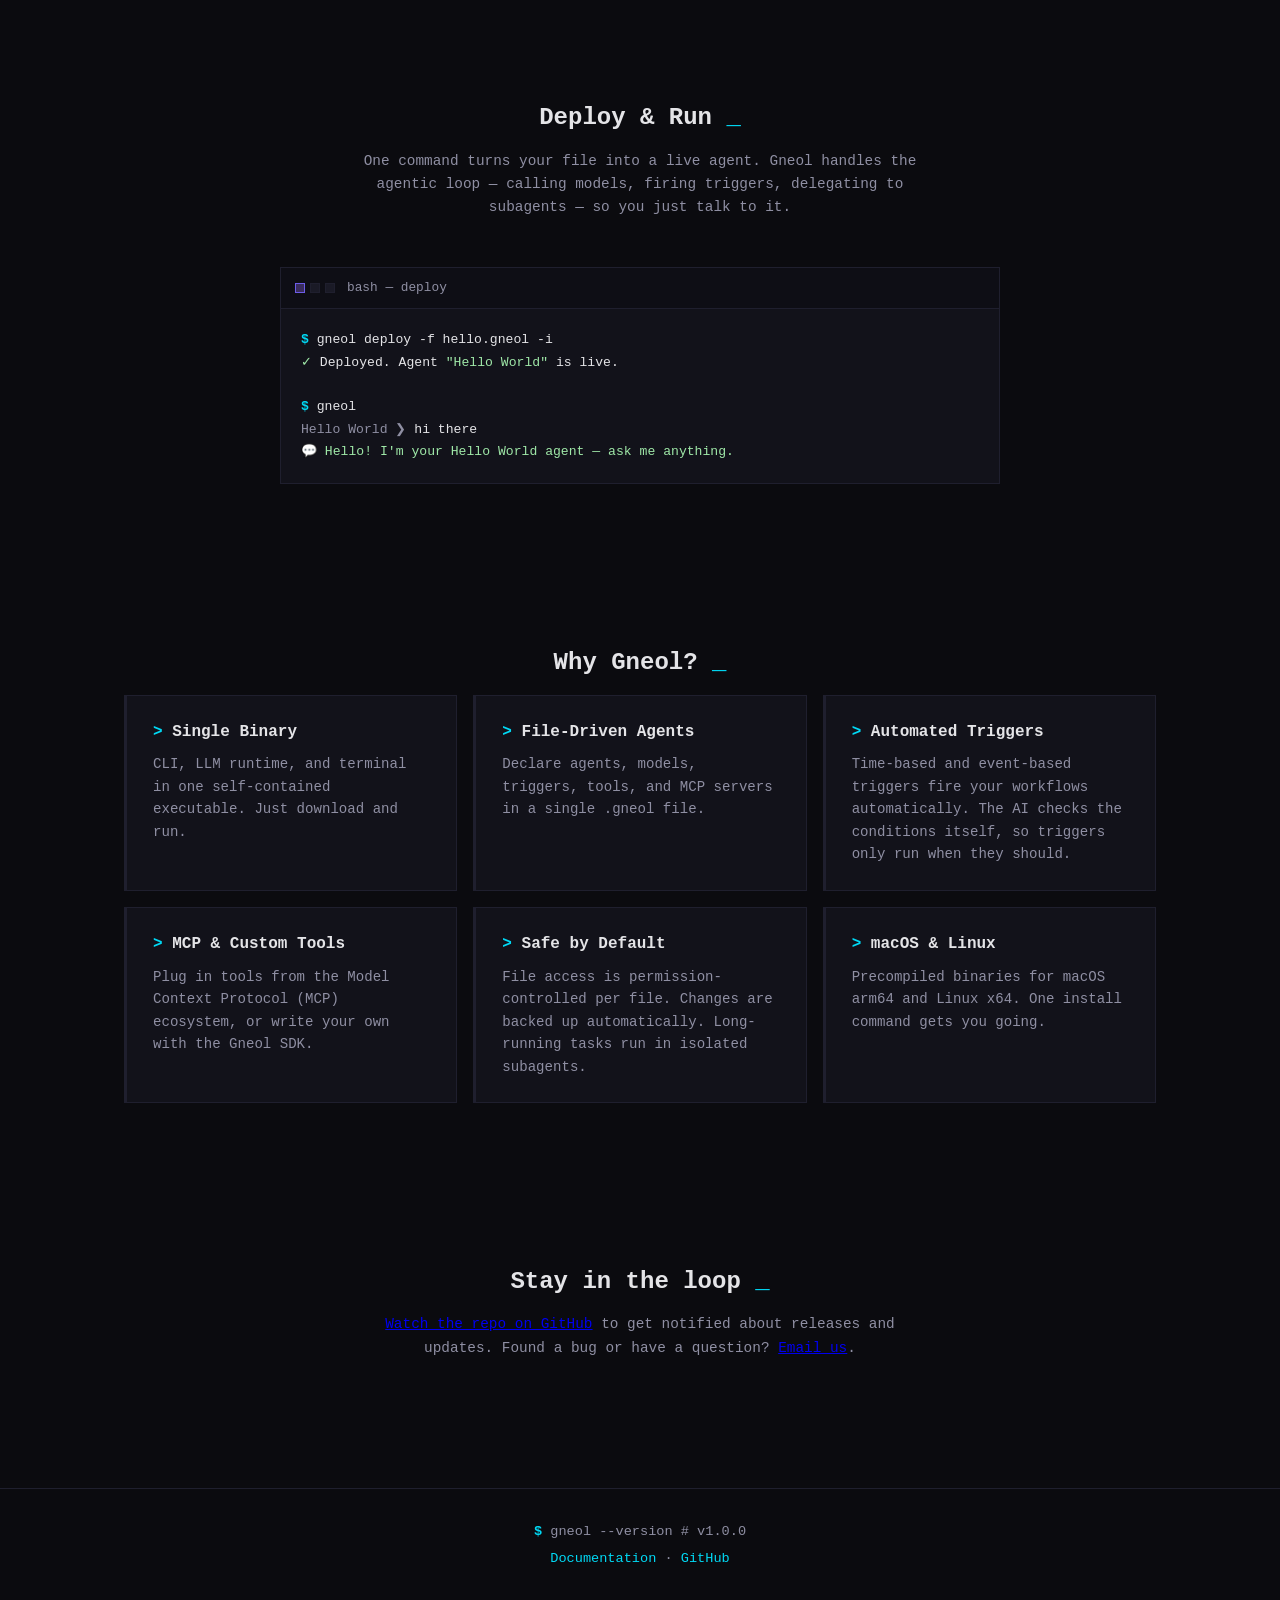
==== commit f092c5ff: "Landing: show deploy -i in terminal example" ====
--- a/index.html
+++ b/index.html
@@ -179,7 +179,7 @@
             >
             <span class="terminal-title">bash — deploy</span>
           </div>
-          <pre class="terminal-body"><code><span class="t-prompt">$</span> gneol deploy -f hello.gneol
+          <pre class="terminal-body"><code><span class="t-prompt">$</span> gneol deploy -f hello.gneol -i
 <span class="t-ok">✓</span> Deployed. Agent <span class="t-str">"Hello World"</span> is live.
 
 <span class="t-prompt">$</span> gneol
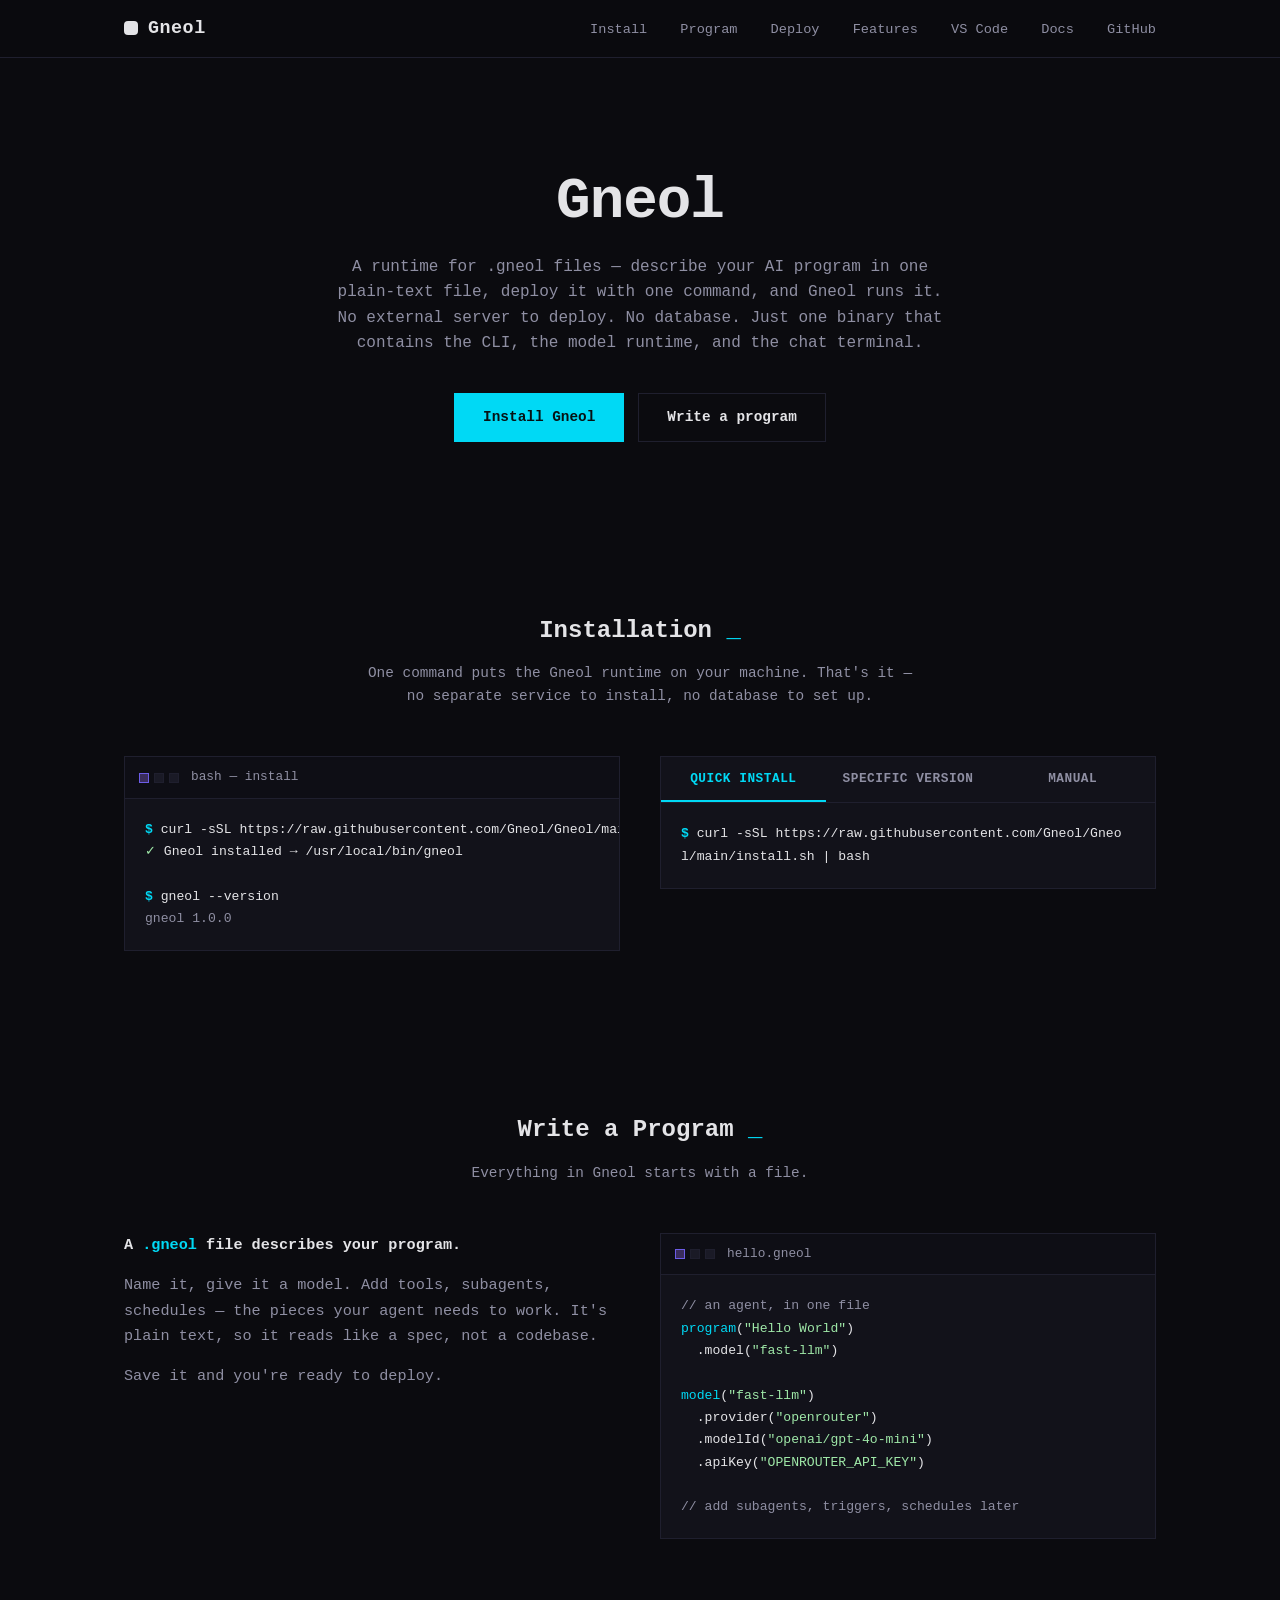
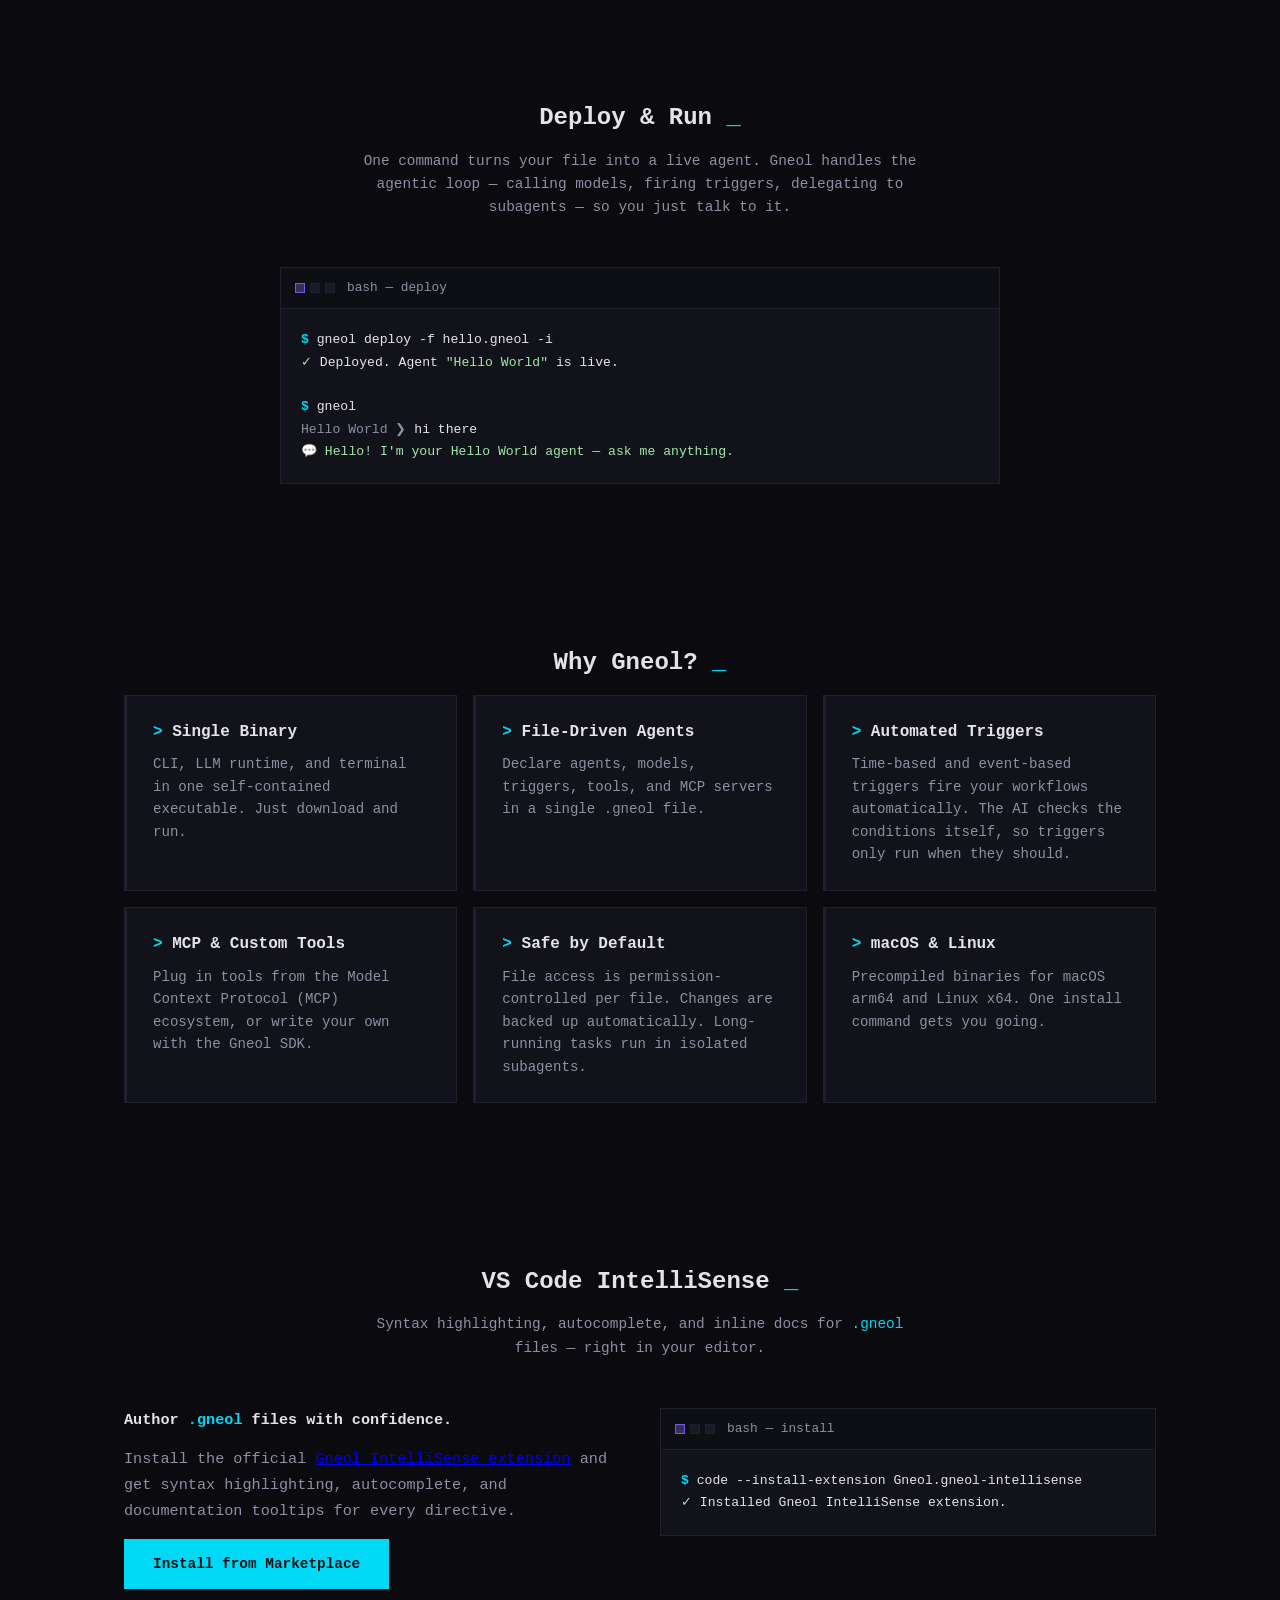
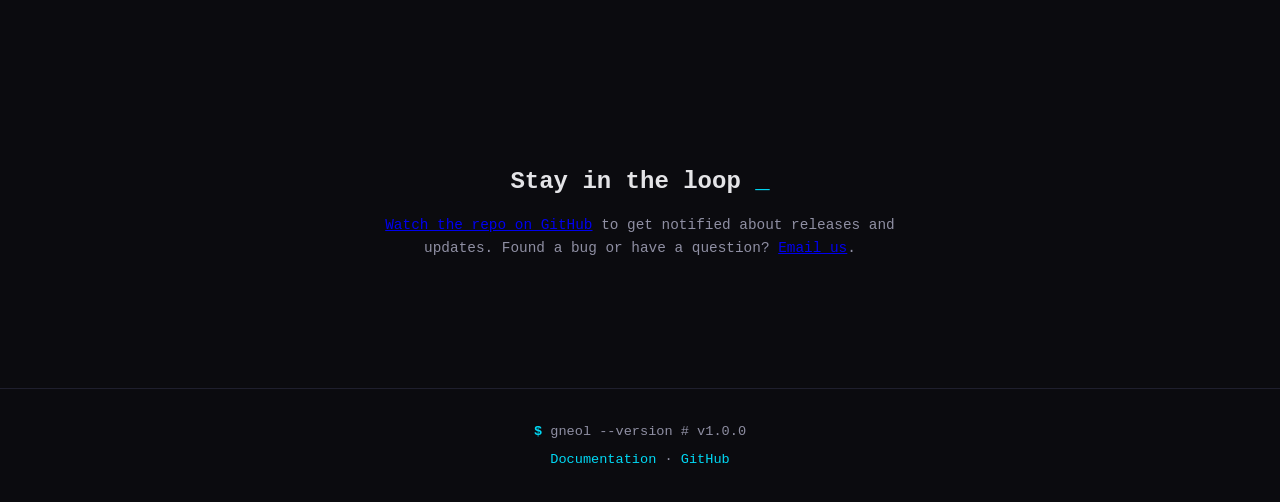
==== commit 0a9cd253: "Add VS Code IntelliSense section to landing and docs" ====
--- a/index.html
+++ b/index.html
@@ -10,35 +10,7 @@
     />
     <link rel="stylesheet" href="styles.css" />
 
-  <style>
-  /* Contact widget */
-  .contact-widget {
-    position: fixed;
-    bottom: 24px;
-    right: 24px;
-    z-index: 999;
-    font-family: inherit;
-  }
-  .contact-widget-btn {
-    display: flex;
-    align-items: center;
-    justify-content: center;
-    width: 48px;
-    height: 48px;
-    background: var(--accent-2);
-    color: #061214;
-    border: none;
-    cursor: pointer;
-    border-radius: 0;
-    box-shadow: 0 0 0 1px rgba(0, 217, 245, 0.25), 0 6px 20px rgba(0, 0, 0, 0.45);
-    transition: box-shadow 0.2s, transform 0.2s;
-  }
-  .contact-widget-btn:hover {
-    box-shadow: 0 0 28px rgba(0, 217, 245, 0.6), 0 8px 24px rgba(0, 0, 0, 0.5);
-    transform: translateY(-2px);
-  }
-  .contact-widget-btn svg { flex-shrink: 0; }
-  </style>
+
 
 
 
@@ -52,6 +24,7 @@
           <a href="#program">Program</a>
           <a href="#deploy">Deploy</a>
           <a href="#features">Features</a>
+          <a href="#vscode">VS Code</a>
           <a href="docs/">Docs</a>
           <a
             href="https://github.com/Gneol/Gneol"
@@ -241,6 +214,51 @@
       </div>
     </section>
 
+    <section id="vscode" class="about">
+      <div class="section-inner">
+        <h2 class="section-title">VS Code IntelliSense</h2>
+        <p class="section-sub">
+          Syntax highlighting, autocomplete, and inline docs for
+          <code>.gneol</code> files — right in your editor.
+        </p>
+        <div class="about-grid">
+          <div class="about-text">
+            <p>
+              <strong>Author <code>.gneol</code> files with confidence.</strong>
+            </p>
+            <p>
+              Install the official
+              <a
+                href="https://marketplace.visualstudio.com/items?itemName=Gneol.gneol-intellisense"
+                target="_blank"
+                rel="noopener"
+                >Gneol IntelliSense extension</a
+              >
+              and get syntax highlighting, autocomplete, and documentation
+              tooltips for every directive.
+            </p>
+            <p>
+              <a
+                href="https://marketplace.visualstudio.com/items?itemName=Gneol.gneol-intellisense"
+                class="btn btn-primary"
+                target="_blank"
+                rel="noopener"
+                >Install from Marketplace</a
+              >
+            </p>
+          </div>
+          <div class="terminal">
+            <div class="terminal-bar">
+              <span class="terminal-dots"><span></span><span></span><span></span></span>
+              <span class="terminal-title">bash — install</span>
+            </div>
+            <pre class="terminal-body"><code><span class="t-prompt">$</span> code --install-extension Gneol.gneol-intellisense
+<span class="t-ok">✓</span> Installed Gneol IntelliSense extension.</code></pre>
+          </div>
+        </div>
+      </div>
+    </section>
+
     <section id="community" class="community">
       <div class="section-inner">
         <h2 class="section-title">Stay in the loop</h2>
